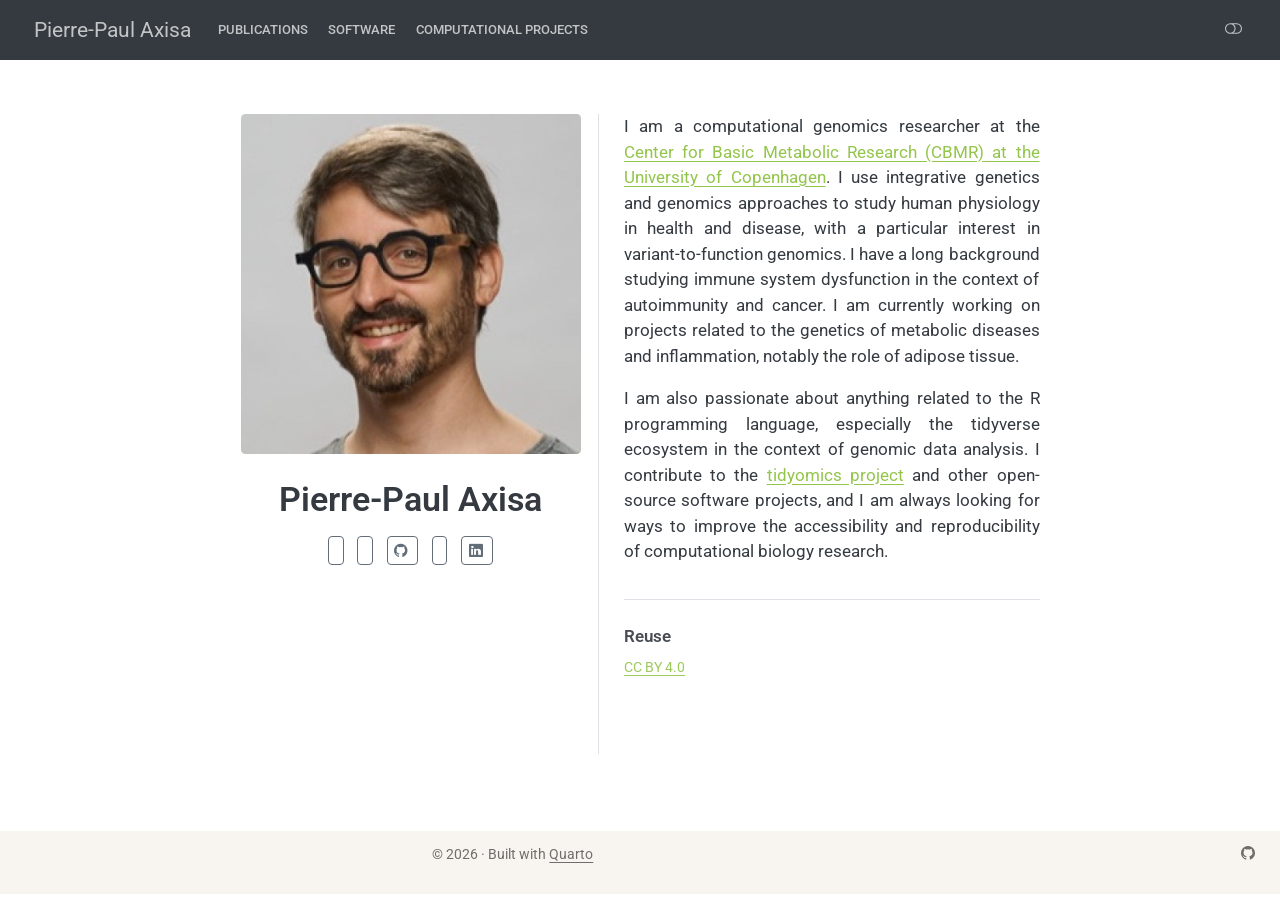
==== index.html @ 4238c0e5 "Built site for gh-pages" ====
<!DOCTYPE html>
<html xmlns="http://www.w3.org/1999/xhtml" lang="en" xml:lang="en"><head>

<meta charset="utf-8">
<meta name="generator" content="quarto-1.8.25">

<meta name="viewport" content="width=device-width, initial-scale=1.0, user-scalable=yes">


<title>Pierre-Paul Axisa</title>
<style>
code{white-space: pre-wrap;}
span.smallcaps{font-variant: small-caps;}
div.columns{display: flex; gap: min(4vw, 1.5em);}
div.column{flex: auto; overflow-x: auto;}
div.hanging-indent{margin-left: 1.5em; text-indent: -1.5em;}
ul.task-list{list-style: none;}
ul.task-list li input[type="checkbox"] {
  width: 0.8em;
  margin: 0 0.8em 0.2em -1em; /* quarto-specific, see https://github.com/quarto-dev/quarto-cli/issues/4556 */ 
  vertical-align: middle;
}
</style>


<script src="site_libs/quarto-nav/quarto-nav.js"></script>
<script src="site_libs/clipboard/clipboard.min.js"></script>
<script src="site_libs/quarto-search/autocomplete.umd.js"></script>
<script src="site_libs/quarto-search/fuse.min.js"></script>
<script src="site_libs/quarto-search/quarto-search.js"></script>
<meta name="quarto:offset" content="./">
<link href="./images/icon.png" rel="icon" type="image/png">
<script src="site_libs/quarto-html/quarto.js" type="module"></script>
<script src="site_libs/quarto-html/tabsets/tabsets.js" type="module"></script>
<script src="site_libs/quarto-html/axe/axe-check.js" type="module"></script>
<script src="site_libs/quarto-html/popper.min.js"></script>
<script src="site_libs/quarto-html/tippy.umd.min.js"></script>
<link href="site_libs/quarto-html/tippy.css" rel="stylesheet">
<link href="site_libs/quarto-html/quarto-syntax-highlighting-065a5179aebd64318d7ea99d77b64a9e.css" rel="stylesheet" class="quarto-color-scheme" id="quarto-text-highlighting-styles">
<link href="site_libs/quarto-html/quarto-syntax-highlighting-dark-969ddfa49e00a70eb3423444dbc81f6c.css" rel="stylesheet" class="quarto-color-scheme quarto-color-alternate" id="quarto-text-highlighting-styles">
<link href="site_libs/quarto-html/quarto-syntax-highlighting-065a5179aebd64318d7ea99d77b64a9e.css" rel="stylesheet" class="quarto-color-scheme-extra" id="quarto-text-highlighting-styles">
<script src="site_libs/bootstrap/bootstrap.min.js"></script>
<link href="site_libs/bootstrap/bootstrap-icons.css" rel="stylesheet">
<link href="site_libs/bootstrap/bootstrap-8cb680a273bab8177611b4f228969fbd.min.css" rel="stylesheet" append-hash="true" class="quarto-color-scheme" id="quarto-bootstrap" data-mode="light">
<link href="site_libs/bootstrap/bootstrap-dark-b22a90070e0a74ae55056e5e9042a816.min.css" rel="stylesheet" append-hash="true" class="quarto-color-scheme quarto-color-alternate" id="quarto-bootstrap" data-mode="dark">
<link href="site_libs/bootstrap/bootstrap-8cb680a273bab8177611b4f228969fbd.min.css" rel="stylesheet" append-hash="true" class="quarto-color-scheme-extra" id="quarto-bootstrap" data-mode="light">
<script src="site_libs/quarto-contrib/iconify-3.0.0/iconify-icon.min.js"></script>
<script id="quarto-search-options" type="application/json">{
  "location": "navbar",
  "copy-button": false,
  "collapse-after": 3,
  "panel-placement": "end",
  "type": "overlay",
  "limit": 50,
  "keyboard-shortcut": [
    "f",
    "/",
    "s"
  ],
  "show-item-context": false,
  "language": {
    "search-no-results-text": "No results",
    "search-matching-documents-text": "matching documents",
    "search-copy-link-title": "Copy link to search",
    "search-hide-matches-text": "Hide additional matches",
    "search-more-match-text": "more match in this document",
    "search-more-matches-text": "more matches in this document",
    "search-clear-button-title": "Clear",
    "search-text-placeholder": "",
    "search-detached-cancel-button-title": "Cancel",
    "search-submit-button-title": "Submit",
    "search-label": "Search"
  }
}</script>


<link rel="stylesheet" href="styles/main.css">
<meta property="og:title" content="Pierre-Paul Axisa">
<meta property="og:description" content="Computational biologist — variant-to-function genomics, CBMR, University of Copenhagen">
<meta property="og:image" content="https://ppaxisa.github.io/images/avatar.jpg">
<meta property="og:site_name" content="Pierre-Paul Axisa">
</head>

<body class="nav-fixed fullcontent quarto-light"><script id="quarto-html-before-body" type="application/javascript">
    const toggleBodyColorMode = (bsSheetEl) => {
      const mode = bsSheetEl.getAttribute("data-mode");
      const bodyEl = window.document.querySelector("body");
      if (mode === "dark") {
        bodyEl.classList.add("quarto-dark");
        bodyEl.classList.remove("quarto-light");
      } else {
        bodyEl.classList.add("quarto-light");
        bodyEl.classList.remove("quarto-dark");
      }
    }
    const toggleBodyColorPrimary = () => {
      const bsSheetEl = window.document.querySelector("link#quarto-bootstrap:not([rel=disabled-stylesheet])");
      if (bsSheetEl) {
        toggleBodyColorMode(bsSheetEl);
      }
    }
    const setColorSchemeToggle = (alternate) => {
      const toggles = window.document.querySelectorAll('.quarto-color-scheme-toggle');
      for (let i=0; i < toggles.length; i++) {
        const toggle = toggles[i];
        if (toggle) {
          if (alternate) {
            toggle.classList.add("alternate");
          } else {
            toggle.classList.remove("alternate");
          }
        }
      }
    };
    const toggleColorMode = (alternate) => {
      // Switch the stylesheets
      const primaryStylesheets = window.document.querySelectorAll('link.quarto-color-scheme:not(.quarto-color-alternate)');
      const alternateStylesheets = window.document.querySelectorAll('link.quarto-color-scheme.quarto-color-alternate');
      manageTransitions('#quarto-margin-sidebar .nav-link', false);
      if (alternate) {
        // note: dark is layered on light, we don't disable primary!
        enableStylesheet(alternateStylesheets);
        for (const sheetNode of alternateStylesheets) {
          if (sheetNode.id === "quarto-bootstrap") {
            toggleBodyColorMode(sheetNode);
          }
        }
      } else {
        disableStylesheet(alternateStylesheets);
        enableStylesheet(primaryStylesheets)
        toggleBodyColorPrimary();
      }
      manageTransitions('#quarto-margin-sidebar .nav-link', true);
      // Switch the toggles
      setColorSchemeToggle(alternate)
      // Hack to workaround the fact that safari doesn't
      // properly recolor the scrollbar when toggling (#1455)
      if (navigator.userAgent.indexOf('Safari') > 0 && navigator.userAgent.indexOf('Chrome') == -1) {
        manageTransitions("body", false);
        window.scrollTo(0, 1);
        setTimeout(() => {
          window.scrollTo(0, 0);
          manageTransitions("body", true);
        }, 40);
      }
    }
    const disableStylesheet = (stylesheets) => {
      for (let i=0; i < stylesheets.length; i++) {
        const stylesheet = stylesheets[i];
        stylesheet.rel = 'disabled-stylesheet';
      }
    }
    const enableStylesheet = (stylesheets) => {
      for (let i=0; i < stylesheets.length; i++) {
        const stylesheet = stylesheets[i];
        if(stylesheet.rel !== 'stylesheet') { // for Chrome, which will still FOUC without this check
          stylesheet.rel = 'stylesheet';
        }
      }
    }
    const manageTransitions = (selector, allowTransitions) => {
      const els = window.document.querySelectorAll(selector);
      for (let i=0; i < els.length; i++) {
        const el = els[i];
        if (allowTransitions) {
          el.classList.remove('notransition');
        } else {
          el.classList.add('notransition');
        }
      }
    }
    const isFileUrl = () => {
      return window.location.protocol === 'file:';
    }
    const hasAlternateSentinel = () => {
      let styleSentinel = getColorSchemeSentinel();
      if (styleSentinel !== null) {
        return styleSentinel === "alternate";
      } else {
        return false;
      }
    }
    const setStyleSentinel = (alternate) => {
      const value = alternate ? "alternate" : "default";
      if (!isFileUrl()) {
        window.localStorage.setItem("quarto-color-scheme", value);
      } else {
        localAlternateSentinel = value;
      }
    }
    const getColorSchemeSentinel = () => {
      if (!isFileUrl()) {
        const storageValue = window.localStorage.getItem("quarto-color-scheme");
        return storageValue != null ? storageValue : localAlternateSentinel;
      } else {
        return localAlternateSentinel;
      }
    }
    const toggleGiscusIfUsed = (isAlternate, darkModeDefault) => {
      const baseTheme = document.querySelector('#giscus-base-theme')?.value ?? 'light';
      const alternateTheme = document.querySelector('#giscus-alt-theme')?.value ?? 'dark';
      let newTheme = '';
      if(authorPrefersDark) {
        newTheme = isAlternate ? baseTheme : alternateTheme;
      } else {
        newTheme = isAlternate ? alternateTheme : baseTheme;
      }
      const changeGiscusTheme = () => {
        // From: https://github.com/giscus/giscus/issues/336
        const sendMessage = (message) => {
          const iframe = document.querySelector('iframe.giscus-frame');
          if (!iframe) return;
          iframe.contentWindow.postMessage({ giscus: message }, 'https://giscus.app');
        }
        sendMessage({
          setConfig: {
            theme: newTheme
          }
        });
      }
      const isGiscussLoaded = window.document.querySelector('iframe.giscus-frame') !== null;
      if (isGiscussLoaded) {
        changeGiscusTheme();
      }
    };
    const authorPrefersDark = false;
    const darkModeDefault = authorPrefersDark;
      document.querySelector('link#quarto-text-highlighting-styles.quarto-color-scheme-extra').rel = 'disabled-stylesheet';
      document.querySelector('link#quarto-bootstrap.quarto-color-scheme-extra').rel = 'disabled-stylesheet';
    let localAlternateSentinel = darkModeDefault ? 'alternate' : 'default';
    // Dark / light mode switch
    window.quartoToggleColorScheme = () => {
      // Read the current dark / light value
      let toAlternate = !hasAlternateSentinel();
      toggleColorMode(toAlternate);
      setStyleSentinel(toAlternate);
      toggleGiscusIfUsed(toAlternate, darkModeDefault);
      window.dispatchEvent(new Event('resize'));
    };
    // Switch to dark mode if need be
    if (hasAlternateSentinel()) {
      toggleColorMode(true);
    } else {
      toggleColorMode(false);
    }
  </script>

<div id="quarto-search-results"></div>
  <header id="quarto-header" class="headroom fixed-top">
    <nav class="navbar navbar-expand-lg " data-bs-theme="dark">
      <div class="navbar-container container-fluid">
      <div class="navbar-brand-container mx-auto">
    <a href="./index.html" class="navbar-brand navbar-brand-logo">
    </a>
    <a class="navbar-brand" href="./index.html">
    <span class="navbar-title">Pierre-Paul Axisa</span>
    </a>
  </div>
            <div id="quarto-search" class="" title="Search"></div>
          <button class="navbar-toggler" type="button" data-bs-toggle="collapse" data-bs-target="#navbarCollapse" aria-controls="navbarCollapse" role="menu" aria-expanded="false" aria-label="Toggle navigation" onclick="if (window.quartoToggleHeadroom) { window.quartoToggleHeadroom(); }">
  <span class="navbar-toggler-icon"></span>
</button>
          <div class="collapse navbar-collapse" id="navbarCollapse">
            <ul class="navbar-nav navbar-nav-scroll me-auto">
  <li class="nav-item">
    <a class="nav-link" href="./publications.html"> 
<span class="menu-text">Publications</span></a>
  </li>  
  <li class="nav-item">
    <a class="nav-link" href="./software.html"> 
<span class="menu-text">Software</span></a>
  </li>  
  <li class="nav-item">
    <a class="nav-link" href="./comp.html"> 
<span class="menu-text">Computational projects</span></a>
  </li>  
</ul>
          </div> <!-- /navcollapse -->
            <div class="quarto-navbar-tools">
  <a href="" class="quarto-color-scheme-toggle quarto-navigation-tool  px-1" onclick="window.quartoToggleColorScheme(); return false;" title="Toggle dark mode"><i class="bi"></i></a>
</div>
      </div> <!-- /container-fluid -->
    </nav>
</header>
<!-- content -->
<div id="quarto-content" class="quarto-container page-columns page-rows-contents page-layout-article page-navbar">
<!-- sidebar -->
<!-- margin-sidebar -->
    
<!-- main -->
<div class="quarto-about-trestles">
  <div class="about-entity">
    <img src="images/avatar.jpg" class="about-image
  rounded " style="width: 20em;">
<header id="title-block-header" class="quarto-title-block default">
<div class="quarto-title">
<h1 class="title">Pierre-Paul Axisa</h1>
</div>
<div class="quarto-title-meta">
  </div>
</header>
    <div class="about-links">
  <a href="https://orcid.org/0000-0003-1446-3922" class="about-link" rel="" target="">
     <span class="about-link-text"><iconify-icon role="img" inline="" icon="academicons:orcid" style="font-size: 1.2em;" aria-label="Icon orcid from academicons Iconify.design set." title="ORCID"></iconify-icon></span>
  </a>
  <a href="https://scholar.google.com/citations?user=X6aAbk0AAAAJ" class="about-link" rel="" target="">
     <span class="about-link-text"><iconify-icon role="img" inline="" icon="academicons:google-scholar-square" style="font-size: 1.2em;" aria-label="Icon google-scholar-square from academicons Iconify.design set." title="Scholar"></iconify-icon></span>
  </a>
  <a href="https://github.com/ImmuneAxisa" class="about-link" rel="" target="">
    <i class="bi bi-github"></i>
     <span class="about-link-text"></span>
  </a>
  <a href="https://bsky.app/profile/ppaxisa.bsky.social" class="about-link" rel="" target="">
     <span class="about-link-text"><iconify-icon role="img" inline="" icon="fa6-brands:bluesky" aria-label="Icon bluesky from fa6-brands Iconify.design set." title="Bluesky"></iconify-icon></span>
  </a>
  <a href="https://linkedin.com/in/pierre-paul-axisa-22523b89" class="about-link" rel="" target="">
    <i class="bi bi-linkedin"></i>
     <span class="about-link-text"></span>
  </a>
</div>
  </div>
  <div class="about-contents"><main class="content" id="quarto-document-content">

<p>I am a computational genomics researcher at the <a href="https://cbmr.ku.dk">Center for Basic Metabolic Research (CBMR) at the University of Copenhagen</a>. I use integrative genetics and genomics approaches to study human physiology in health and disease, with a particular interest in variant-to-function genomics. I have a long background studying immune system dysfunction in the context of autoimmunity and cancer. I am currently working on projects related to the genetics of metabolic diseases and inflammation, notably the role of adipose tissue.</p>
<p>I am also passionate about anything related to the R programming language, especially the tidyverse ecosystem in the context of genomic data analysis. I contribute to the <a href="https://github.com/tidyomics">tidyomics project</a> and other open-source software projects, and I am always looking for ways to improve the accessibility and reproducibility of computational biology research.</p>


<div id="quarto-appendix" class="default"><section class="quarto-appendix-contents" id="quarto-reuse"><h2 class="anchored quarto-appendix-heading">Reuse</h2><div class="quarto-appendix-contents"><div><a rel="license" href="https://creativecommons.org/licenses/by/4.0/">CC BY 4.0</a></div></div></section></div></main></div>
</div>
 <!-- /main -->
<script id="quarto-html-after-body" type="application/javascript">
  window.document.addEventListener("DOMContentLoaded", function (event) {
    // Ensure there is a toggle, if there isn't float one in the top right
    if (window.document.querySelector('.quarto-color-scheme-toggle') === null) {
      const a = window.document.createElement('a');
      a.classList.add('top-right');
      a.classList.add('quarto-color-scheme-toggle');
      a.href = "";
      a.onclick = function() { try { window.quartoToggleColorScheme(); } catch {} return false; };
      const i = window.document.createElement("i");
      i.classList.add('bi');
      a.appendChild(i);
      window.document.body.appendChild(a);
    }
    setColorSchemeToggle(hasAlternateSentinel())
    const isCodeAnnotation = (el) => {
      for (const clz of el.classList) {
        if (clz.startsWith('code-annotation-')) {                     
          return true;
        }
      }
      return false;
    }
    const onCopySuccess = function(e) {
      // button target
      const button = e.trigger;
      // don't keep focus
      button.blur();
      // flash "checked"
      button.classList.add('code-copy-button-checked');
      var currentTitle = button.getAttribute("title");
      button.setAttribute("title", "Copied!");
      let tooltip;
      if (window.bootstrap) {
        button.setAttribute("data-bs-toggle", "tooltip");
        button.setAttribute("data-bs-placement", "left");
        button.setAttribute("data-bs-title", "Copied!");
        tooltip = new bootstrap.Tooltip(button, 
          { trigger: "manual", 
            customClass: "code-copy-button-tooltip",
            offset: [0, -8]});
        tooltip.show();    
      }
      setTimeout(function() {
        if (tooltip) {
          tooltip.hide();
          button.removeAttribute("data-bs-title");
          button.removeAttribute("data-bs-toggle");
          button.removeAttribute("data-bs-placement");
        }
        button.setAttribute("title", currentTitle);
        button.classList.remove('code-copy-button-checked');
      }, 1000);
      // clear code selection
      e.clearSelection();
    }
    const getTextToCopy = function(trigger) {
      const outerScaffold = trigger.parentElement.cloneNode(true);
      const codeEl = outerScaffold.querySelector('code');
      for (const childEl of codeEl.children) {
        if (isCodeAnnotation(childEl)) {
          childEl.remove();
        }
      }
      return codeEl.innerText;
    }
    const clipboard = new window.ClipboardJS('.code-copy-button:not([data-in-quarto-modal])', {
      text: getTextToCopy
    });
    clipboard.on('success', onCopySuccess);
    if (window.document.getElementById('quarto-embedded-source-code-modal')) {
      const clipboardModal = new window.ClipboardJS('.code-copy-button[data-in-quarto-modal]', {
        text: getTextToCopy,
        container: window.document.getElementById('quarto-embedded-source-code-modal')
      });
      clipboardModal.on('success', onCopySuccess);
    }
      var localhostRegex = new RegExp(/^(?:http|https):\/\/localhost\:?[0-9]*\//);
      var mailtoRegex = new RegExp(/^mailto:/);
        var filterRegex = new RegExp("https:\/\/ppaxisa\.github\.io");
      var isInternal = (href) => {
          return filterRegex.test(href) || localhostRegex.test(href) || mailtoRegex.test(href);
      }
      // Inspect non-navigation links and adorn them if external
     var links = window.document.querySelectorAll('a[href]:not(.nav-link):not(.navbar-brand):not(.toc-action):not(.sidebar-link):not(.sidebar-item-toggle):not(.pagination-link):not(.no-external):not([aria-hidden]):not(.dropdown-item):not(.quarto-navigation-tool):not(.about-link)');
      for (var i=0; i<links.length; i++) {
        const link = links[i];
        if (!isInternal(link.href)) {
          // undo the damage that might have been done by quarto-nav.js in the case of
          // links that we want to consider external
          if (link.dataset.originalHref !== undefined) {
            link.href = link.dataset.originalHref;
          }
        }
      }
    function tippyHover(el, contentFn, onTriggerFn, onUntriggerFn) {
      const config = {
        allowHTML: true,
        maxWidth: 500,
        delay: 100,
        arrow: false,
        appendTo: function(el) {
            return el.parentElement;
        },
        interactive: true,
        interactiveBorder: 10,
        theme: 'quarto',
        placement: 'bottom-start',
      };
      if (contentFn) {
        config.content = contentFn;
      }
      if (onTriggerFn) {
        config.onTrigger = onTriggerFn;
      }
      if (onUntriggerFn) {
        config.onUntrigger = onUntriggerFn;
      }
      window.tippy(el, config); 
    }
    const noterefs = window.document.querySelectorAll('a[role="doc-noteref"]');
    for (var i=0; i<noterefs.length; i++) {
      const ref = noterefs[i];
      tippyHover(ref, function() {
        // use id or data attribute instead here
        let href = ref.getAttribute('data-footnote-href') || ref.getAttribute('href');
        try { href = new URL(href).hash; } catch {}
        const id = href.replace(/^#\/?/, "");
        const note = window.document.getElementById(id);
        if (note) {
          return note.innerHTML;
        } else {
          return "";
        }
      });
    }
    const xrefs = window.document.querySelectorAll('a.quarto-xref');
    const processXRef = (id, note) => {
      // Strip column container classes
      const stripColumnClz = (el) => {
        el.classList.remove("page-full", "page-columns");
        if (el.children) {
          for (const child of el.children) {
            stripColumnClz(child);
          }
        }
      }
      stripColumnClz(note)
      if (id === null || id.startsWith('sec-')) {
        // Special case sections, only their first couple elements
        const container = document.createElement("div");
        if (note.children && note.children.length > 2) {
          container.appendChild(note.children[0].cloneNode(true));
          for (let i = 1; i < note.children.length; i++) {
            const child = note.children[i];
            if (child.tagName === "P" && child.innerText === "") {
              continue;
            } else {
              container.appendChild(child.cloneNode(true));
              break;
            }
          }
          if (window.Quarto?.typesetMath) {
            window.Quarto.typesetMath(container);
          }
          return container.innerHTML
        } else {
          if (window.Quarto?.typesetMath) {
            window.Quarto.typesetMath(note);
          }
          return note.innerHTML;
        }
      } else {
        // Remove any anchor links if they are present
        const anchorLink = note.querySelector('a.anchorjs-link');
        if (anchorLink) {
          anchorLink.remove();
        }
        if (window.Quarto?.typesetMath) {
          window.Quarto.typesetMath(note);
        }
        if (note.classList.contains("callout")) {
          return note.outerHTML;
        } else {
          return note.innerHTML;
        }
      }
    }
    for (var i=0; i<xrefs.length; i++) {
      const xref = xrefs[i];
      tippyHover(xref, undefined, function(instance) {
        instance.disable();
        let url = xref.getAttribute('href');
        let hash = undefined; 
        if (url.startsWith('#')) {
          hash = url;
        } else {
          try { hash = new URL(url).hash; } catch {}
        }
        if (hash) {
          const id = hash.replace(/^#\/?/, "");
          const note = window.document.getElementById(id);
          if (note !== null) {
            try {
              const html = processXRef(id, note.cloneNode(true));
              instance.setContent(html);
            } finally {
              instance.enable();
              instance.show();
            }
          } else {
            // See if we can fetch this
            fetch(url.split('#')[0])
            .then(res => res.text())
            .then(html => {
              const parser = new DOMParser();
              const htmlDoc = parser.parseFromString(html, "text/html");
              const note = htmlDoc.getElementById(id);
              if (note !== null) {
                const html = processXRef(id, note);
                instance.setContent(html);
              } 
            }).finally(() => {
              instance.enable();
              instance.show();
            });
          }
        } else {
          // See if we can fetch a full url (with no hash to target)
          // This is a special case and we should probably do some content thinning / targeting
          fetch(url)
          .then(res => res.text())
          .then(html => {
            const parser = new DOMParser();
            const htmlDoc = parser.parseFromString(html, "text/html");
            const note = htmlDoc.querySelector('main.content');
            if (note !== null) {
              // This should only happen for chapter cross references
              // (since there is no id in the URL)
              // remove the first header
              if (note.children.length > 0 && note.children[0].tagName === "HEADER") {
                note.children[0].remove();
              }
              const html = processXRef(null, note);
              instance.setContent(html);
            } 
          }).finally(() => {
            instance.enable();
            instance.show();
          });
        }
      }, function(instance) {
      });
    }
        let selectedAnnoteEl;
        const selectorForAnnotation = ( cell, annotation) => {
          let cellAttr = 'data-code-cell="' + cell + '"';
          let lineAttr = 'data-code-annotation="' +  annotation + '"';
          const selector = 'span[' + cellAttr + '][' + lineAttr + ']';
          return selector;
        }
        const selectCodeLines = (annoteEl) => {
          const doc = window.document;
          const targetCell = annoteEl.getAttribute("data-target-cell");
          const targetAnnotation = annoteEl.getAttribute("data-target-annotation");
          const annoteSpan = window.document.querySelector(selectorForAnnotation(targetCell, targetAnnotation));
          const lines = annoteSpan.getAttribute("data-code-lines").split(",");
          const lineIds = lines.map((line) => {
            return targetCell + "-" + line;
          })
          let top = null;
          let height = null;
          let parent = null;
          if (lineIds.length > 0) {
              //compute the position of the single el (top and bottom and make a div)
              const el = window.document.getElementById(lineIds[0]);
              top = el.offsetTop;
              height = el.offsetHeight;
              parent = el.parentElement.parentElement;
            if (lineIds.length > 1) {
              const lastEl = window.document.getElementById(lineIds[lineIds.length - 1]);
              const bottom = lastEl.offsetTop + lastEl.offsetHeight;
              height = bottom - top;
            }
            if (top !== null && height !== null && parent !== null) {
              // cook up a div (if necessary) and position it 
              let div = window.document.getElementById("code-annotation-line-highlight");
              if (div === null) {
                div = window.document.createElement("div");
                div.setAttribute("id", "code-annotation-line-highlight");
                div.style.position = 'absolute';
                parent.appendChild(div);
              }
              div.style.top = top - 2 + "px";
              div.style.height = height + 4 + "px";
              div.style.left = 0;
              let gutterDiv = window.document.getElementById("code-annotation-line-highlight-gutter");
              if (gutterDiv === null) {
                gutterDiv = window.document.createElement("div");
                gutterDiv.setAttribute("id", "code-annotation-line-highlight-gutter");
                gutterDiv.style.position = 'absolute';
                const codeCell = window.document.getElementById(targetCell);
                const gutter = codeCell.querySelector('.code-annotation-gutter');
                gutter.appendChild(gutterDiv);
              }
              gutterDiv.style.top = top - 2 + "px";
              gutterDiv.style.height = height + 4 + "px";
            }
            selectedAnnoteEl = annoteEl;
          }
        };
        const unselectCodeLines = () => {
          const elementsIds = ["code-annotation-line-highlight", "code-annotation-line-highlight-gutter"];
          elementsIds.forEach((elId) => {
            const div = window.document.getElementById(elId);
            if (div) {
              div.remove();
            }
          });
          selectedAnnoteEl = undefined;
        };
          // Handle positioning of the toggle
      window.addEventListener(
        "resize",
        throttle(() => {
          elRect = undefined;
          if (selectedAnnoteEl) {
            selectCodeLines(selectedAnnoteEl);
          }
        }, 10)
      );
      function throttle(fn, ms) {
      let throttle = false;
      let timer;
        return (...args) => {
          if(!throttle) { // first call gets through
              fn.apply(this, args);
              throttle = true;
          } else { // all the others get throttled
              if(timer) clearTimeout(timer); // cancel #2
              timer = setTimeout(() => {
                fn.apply(this, args);
                timer = throttle = false;
              }, ms);
          }
        };
      }
        // Attach click handler to the DT
        const annoteDls = window.document.querySelectorAll('dt[data-target-cell]');
        for (const annoteDlNode of annoteDls) {
          annoteDlNode.addEventListener('click', (event) => {
            const clickedEl = event.target;
            if (clickedEl !== selectedAnnoteEl) {
              unselectCodeLines();
              const activeEl = window.document.querySelector('dt[data-target-cell].code-annotation-active');
              if (activeEl) {
                activeEl.classList.remove('code-annotation-active');
              }
              selectCodeLines(clickedEl);
              clickedEl.classList.add('code-annotation-active');
            } else {
              // Unselect the line
              unselectCodeLines();
              clickedEl.classList.remove('code-annotation-active');
            }
          });
        }
    const findCites = (el) => {
      const parentEl = el.parentElement;
      if (parentEl) {
        const cites = parentEl.dataset.cites;
        if (cites) {
          return {
            el,
            cites: cites.split(' ')
          };
        } else {
          return findCites(el.parentElement)
        }
      } else {
        return undefined;
      }
    };
    var bibliorefs = window.document.querySelectorAll('a[role="doc-biblioref"]');
    for (var i=0; i<bibliorefs.length; i++) {
      const ref = bibliorefs[i];
      const citeInfo = findCites(ref);
      if (citeInfo) {
        tippyHover(citeInfo.el, function() {
          var popup = window.document.createElement('div');
          citeInfo.cites.forEach(function(cite) {
            var citeDiv = window.document.createElement('div');
            citeDiv.classList.add('hanging-indent');
            citeDiv.classList.add('csl-entry');
            var biblioDiv = window.document.getElementById('ref-' + cite);
            if (biblioDiv) {
              citeDiv.innerHTML = biblioDiv.innerHTML;
            }
            popup.appendChild(citeDiv);
          });
          return popup.innerHTML;
        });
      }
    }
  });
  </script>
</div> <!-- /content -->
<footer class="footer">
  <div class="nav-footer">
    <div class="nav-footer-left">
      &nbsp;
    </div>   
    <div class="nav-footer-center">
<p>© 2026 · Built with <a href="https://quarto.org">Quarto</a></p>
</div>
    <div class="nav-footer-right">
      <ul class="footer-items list-unstyled">
    <li class="nav-item compact">
    <a class="nav-link" href="https://github.com/ppaxisa">
      <i class="bi bi-github" role="img">
</i> 
    </a>
  </li>  
</ul>
    </div>
  </div>
</footer>




</body></html>
---- site_libs/quarto-html/tippy.css ----
.tippy-box[data-animation=fade][data-state=hidden]{opacity:0}[data-tippy-root]{max-width:calc(100vw - 10px)}.tippy-box{position:relative;background-color:#333;color:#fff;border-radius:4px;font-size:14px;line-height:1.4;white-space:normal;outline:0;transition-property:transform,visibility,opacity}.tippy-box[data-placement^=top]>.tippy-arrow{bottom:0}.tippy-box[data-placement^=top]>.tippy-arrow:before{bottom:-7px;left:0;border-width:8px 8px 0;border-top-color:initial;transform-origin:center top}.tippy-box[data-placement^=bottom]>.tippy-arrow{top:0}.tippy-box[data-placement^=bottom]>.tippy-arrow:before{top:-7px;left:0;border-width:0 8px 8px;border-bottom-color:initial;transform-origin:center bottom}.tippy-box[data-placement^=left]>.tippy-arrow{right:0}.tippy-box[data-placement^=left]>.tippy-arrow:before{border-width:8px 0 8px 8px;border-left-color:initial;right:-7px;transform-origin:center left}.tippy-box[data-placement^=right]>.tippy-arrow{left:0}.tippy-box[data-placement^=right]>.tippy-arrow:before{left:-7px;border-width:8px 8px 8px 0;border-right-color:initial;transform-origin:center right}.tippy-box[data-inertia][data-state=visible]{transition-timing-function:cubic-bezier(.54,1.5,.38,1.11)}.tippy-arrow{width:16px;height:16px;color:#333}.tippy-arrow:before{content:"";position:absolute;border-color:transparent;border-style:solid}.tippy-content{position:relative;padding:5px 9px;z-index:1}
---- site_libs/quarto-html/quarto-syntax-highlighting-065a5179aebd64318d7ea99d77b64a9e.css ----
/* quarto syntax highlight colors */
:root {
  --quarto-hl-al-color: #ff5555;
  --quarto-hl-an-color: #6a737d;
  --quarto-hl-at-color: #d73a49;
  --quarto-hl-bn-color: #005cc5;
  --quarto-hl-bu-color: #d73a49;
  --quarto-hl-ch-color: #032f62;
  --quarto-hl-co-color: #6a737d;
  --quarto-hl-cv-color: #6a737d;
  --quarto-hl-cn-color: #005cc5;
  --quarto-hl-cf-color: #d73a49;
  --quarto-hl-dt-color: #d73a49;
  --quarto-hl-dv-color: #005cc5;
  --quarto-hl-do-color: #6a737d;
  --quarto-hl-er-color: #ff5555;
  --quarto-hl-ex-color: #d73a49;
  --quarto-hl-fl-color: #005cc5;
  --quarto-hl-fu-color: #6f42c1;
  --quarto-hl-im-color: #032f62;
  --quarto-hl-in-color: #6a737d;
  --quarto-hl-kw-color: #d73a49;
  --quarto-hl-op-color: #24292e;
  --quarto-hl-pp-color: #d73a49;
  --quarto-hl-re-color: #6a737d;
  --quarto-hl-sc-color: #005cc5;
  --quarto-hl-ss-color: #032f62;
  --quarto-hl-st-color: #032f62;
  --quarto-hl-va-color: #e36209;
  --quarto-hl-vs-color: #032f62;
  --quarto-hl-wa-color: #ff5555;
}

/* other quarto variables */
:root {
  --quarto-font-monospace: SFMono-Regular, Menlo, Monaco, Consolas, "Liberation Mono", "Courier New", monospace;
}

/* syntax highlight based on Pandoc's rules */
pre > code.sourceCode > span {
  color: #24292e;
}

code.sourceCode > span {
  color: #24292e;
}

div.sourceCode,
div.sourceCode pre.sourceCode {
  color: #24292e;
}

/* Normal */
code span {
  color: #24292e;
}

/* Alert */
code span.al {
  font-weight: bold;
  color: #ff5555;
}

/* Annotation */
code span.an {
  color: #6a737d;
}

/* Attribute */
code span.at {
  color: #d73a49;
}

/* BaseN */
code span.bn {
  color: #005cc5;
}

/* BuiltIn */
code span.bu {
  color: #d73a49;
}

/* ControlFlow */
code span.cf {
  color: #d73a49;
}

/* Char */
code span.ch {
  color: #032f62;
}

/* Constant */
code span.cn {
  color: #005cc5;
}

/* Comment */
code span.co {
  color: #6a737d;
}

/* CommentVar */
code span.cv {
  color: #6a737d;
}

/* Documentation */
code span.do {
  color: #6a737d;
}

/* DataType */
code span.dt {
  color: #d73a49;
}

/* DecVal */
code span.dv {
  color: #005cc5;
}

/* Error */
code span.er {
  color: #ff5555;
  text-decoration: underline;
}

/* Extension */
code span.ex {
  font-weight: bold;
  color: #d73a49;
}

/* Float */
code span.fl {
  color: #005cc5;
}

/* Function */
code span.fu {
  color: #6f42c1;
}

/* Import */
code span.im {
  color: #032f62;
}

/* Information */
code span.in {
  color: #6a737d;
}

/* Keyword */
code span.kw {
  color: #d73a49;
}

/* Operator */
code span.op {
  color: #24292e;
}

/* Preprocessor */
code span.pp {
  color: #d73a49;
}

/* RegionMarker */
code span.re {
  color: #6a737d;
}

/* SpecialChar */
code span.sc {
  color: #005cc5;
}

/* SpecialString */
code span.ss {
  color: #032f62;
}

/* String */
code span.st {
  color: #032f62;
}

/* Variable */
code span.va {
  color: #e36209;
}

/* VerbatimString */
code span.vs {
  color: #032f62;
}

/* Warning */
code span.wa {
  color: #ff5555;
}

.prevent-inlining {
  content: "</";
}

/*# sourceMappingURL=767c16492b53e35a6b314e0e4dac6d26.css.map */
---- site_libs/quarto-html/quarto-syntax-highlighting-dark-969ddfa49e00a70eb3423444dbc81f6c.css ----
/* quarto syntax highlight colors */
:root {
  --quarto-hl-al-color: #ff5555;
  --quarto-hl-an-color: #6a737d;
  --quarto-hl-at-color: #f97583;
  --quarto-hl-bn-color: #79b8ff;
  --quarto-hl-bu-color: #f97583;
  --quarto-hl-ch-color: #9ecbff;
  --quarto-hl-co-color: #6a737d;
  --quarto-hl-cv-color: #6a737d;
  --quarto-hl-cn-color: #79b8ff;
  --quarto-hl-cf-color: #f97583;
  --quarto-hl-dt-color: #f97583;
  --quarto-hl-dv-color: #79b8ff;
  --quarto-hl-do-color: #6a737d;
  --quarto-hl-er-color: #ff5555;
  --quarto-hl-ex-color: #f97583;
  --quarto-hl-fl-color: #79b8ff;
  --quarto-hl-fu-color: #b392f0;
  --quarto-hl-im-color: #9ecbff;
  --quarto-hl-in-color: #6a737d;
  --quarto-hl-kw-color: #f97583;
  --quarto-hl-op-color: #e1e4e8;
  --quarto-hl-pp-color: #f97583;
  --quarto-hl-re-color: #6a737d;
  --quarto-hl-sc-color: #79b8ff;
  --quarto-hl-ss-color: #9ecbff;
  --quarto-hl-st-color: #9ecbff;
  --quarto-hl-va-color: #ffab70;
  --quarto-hl-vs-color: #9ecbff;
  --quarto-hl-wa-color: #ff5555;
}

/* other quarto variables */
:root {
  --quarto-font-monospace: SFMono-Regular, Menlo, Monaco, Consolas, "Liberation Mono", "Courier New", monospace;
}

/* syntax highlight based on Pandoc's rules */
pre > code.sourceCode > span {
  color: #e1e4e8;
}

code.sourceCode > span {
  color: #e1e4e8;
}

div.sourceCode,
div.sourceCode pre.sourceCode {
  color: #e1e4e8;
}

/* Normal */
code span {
  color: #e1e4e8;
}

/* Alert */
code span.al {
  font-weight: bold;
  color: #ff5555;
}

/* Annotation */
code span.an {
  color: #6a737d;
}

/* Attribute */
code span.at {
  color: #f97583;
}

/* BaseN */
code span.bn {
  color: #79b8ff;
}

/* BuiltIn */
code span.bu {
  color: #f97583;
}

/* ControlFlow */
code span.cf {
  color: #f97583;
}

/* Char */
code span.ch {
  color: #9ecbff;
}

/* Constant */
code span.cn {
  color: #79b8ff;
}

/* Comment */
code span.co {
  color: #6a737d;
}

/* CommentVar */
code span.cv {
  color: #6a737d;
}

/* Documentation */
code span.do {
  color: #6a737d;
}

/* DataType */
code span.dt {
  color: #f97583;
}

/* DecVal */
code span.dv {
  color: #79b8ff;
}

/* Error */
code span.er {
  color: #ff5555;
  text-decoration: underline;
}

/* Extension */
code span.ex {
  font-weight: bold;
  color: #f97583;
}

/* Float */
code span.fl {
  color: #79b8ff;
}

/* Function */
code span.fu {
  color: #b392f0;
}

/* Import */
code span.im {
  color: #9ecbff;
}

/* Information */
code span.in {
  color: #6a737d;
}

/* Keyword */
code span.kw {
  color: #f97583;
}

/* Operator */
code span.op {
  color: #e1e4e8;
}

/* Preprocessor */
code span.pp {
  color: #f97583;
}

/* RegionMarker */
code span.re {
  color: #6a737d;
}

/* SpecialChar */
code span.sc {
  color: #79b8ff;
}

/* SpecialString */
code span.ss {
  color: #9ecbff;
}

/* String */
code span.st {
  color: #9ecbff;
}

/* Variable */
code span.va {
  color: #ffab70;
}

/* VerbatimString */
code span.vs {
  color: #9ecbff;
}

/* Warning */
code span.wa {
  color: #ff5555;
}

.prevent-inlining {
  content: "</";
}

/*# sourceMappingURL=b98e16a10f074dfcb10fa0db2f9c9e30.css.map */
---- site_libs/quarto-html/quarto-syntax-highlighting-065a5179aebd64318d7ea99d77b64a9e.css ----
/* quarto syntax highlight colors */
:root {
  --quarto-hl-al-color: #ff5555;
  --quarto-hl-an-color: #6a737d;
  --quarto-hl-at-color: #d73a49;
  --quarto-hl-bn-color: #005cc5;
  --quarto-hl-bu-color: #d73a49;
  --quarto-hl-ch-color: #032f62;
  --quarto-hl-co-color: #6a737d;
  --quarto-hl-cv-color: #6a737d;
  --quarto-hl-cn-color: #005cc5;
  --quarto-hl-cf-color: #d73a49;
  --quarto-hl-dt-color: #d73a49;
  --quarto-hl-dv-color: #005cc5;
  --quarto-hl-do-color: #6a737d;
  --quarto-hl-er-color: #ff5555;
  --quarto-hl-ex-color: #d73a49;
  --quarto-hl-fl-color: #005cc5;
  --quarto-hl-fu-color: #6f42c1;
  --quarto-hl-im-color: #032f62;
  --quarto-hl-in-color: #6a737d;
  --quarto-hl-kw-color: #d73a49;
  --quarto-hl-op-color: #24292e;
  --quarto-hl-pp-color: #d73a49;
  --quarto-hl-re-color: #6a737d;
  --quarto-hl-sc-color: #005cc5;
  --quarto-hl-ss-color: #032f62;
  --quarto-hl-st-color: #032f62;
  --quarto-hl-va-color: #e36209;
  --quarto-hl-vs-color: #032f62;
  --quarto-hl-wa-color: #ff5555;
}

/* other quarto variables */
:root {
  --quarto-font-monospace: SFMono-Regular, Menlo, Monaco, Consolas, "Liberation Mono", "Courier New", monospace;
}

/* syntax highlight based on Pandoc's rules */
pre > code.sourceCode > span {
  color: #24292e;
}

code.sourceCode > span {
  color: #24292e;
}

div.sourceCode,
div.sourceCode pre.sourceCode {
  color: #24292e;
}

/* Normal */
code span {
  color: #24292e;
}

/* Alert */
code span.al {
  font-weight: bold;
  color: #ff5555;
}

/* Annotation */
code span.an {
  color: #6a737d;
}

/* Attribute */
code span.at {
  color: #d73a49;
}

/* BaseN */
code span.bn {
  color: #005cc5;
}

/* BuiltIn */
code span.bu {
  color: #d73a49;
}

/* ControlFlow */
code span.cf {
  color: #d73a49;
}

/* Char */
code span.ch {
  color: #032f62;
}

/* Constant */
code span.cn {
  color: #005cc5;
}

/* Comment */
code span.co {
  color: #6a737d;
}

/* CommentVar */
code span.cv {
  color: #6a737d;
}

/* Documentation */
code span.do {
  color: #6a737d;
}

/* DataType */
code span.dt {
  color: #d73a49;
}

/* DecVal */
code span.dv {
  color: #005cc5;
}

/* Error */
code span.er {
  color: #ff5555;
  text-decoration: underline;
}

/* Extension */
code span.ex {
  font-weight: bold;
  color: #d73a49;
}

/* Float */
code span.fl {
  color: #005cc5;
}

/* Function */
code span.fu {
  color: #6f42c1;
}

/* Import */
code span.im {
  color: #032f62;
}

/* Information */
code span.in {
  color: #6a737d;
}

/* Keyword */
code span.kw {
  color: #d73a49;
}

/* Operator */
code span.op {
  color: #24292e;
}

/* Preprocessor */
code span.pp {
  color: #d73a49;
}

/* RegionMarker */
code span.re {
  color: #6a737d;
}

/* SpecialChar */
code span.sc {
  color: #005cc5;
}

/* SpecialString */
code span.ss {
  color: #032f62;
}

/* String */
code span.st {
  color: #032f62;
}

/* Variable */
code span.va {
  color: #e36209;
}

/* VerbatimString */
code span.vs {
  color: #032f62;
}

/* Warning */
code span.wa {
  color: #ff5555;
}

.prevent-inlining {
  content: "</";
}

/*# sourceMappingURL=767c16492b53e35a6b314e0e4dac6d26.css.map */
---- styles/main.css ----
p {
  text-align: justify
}
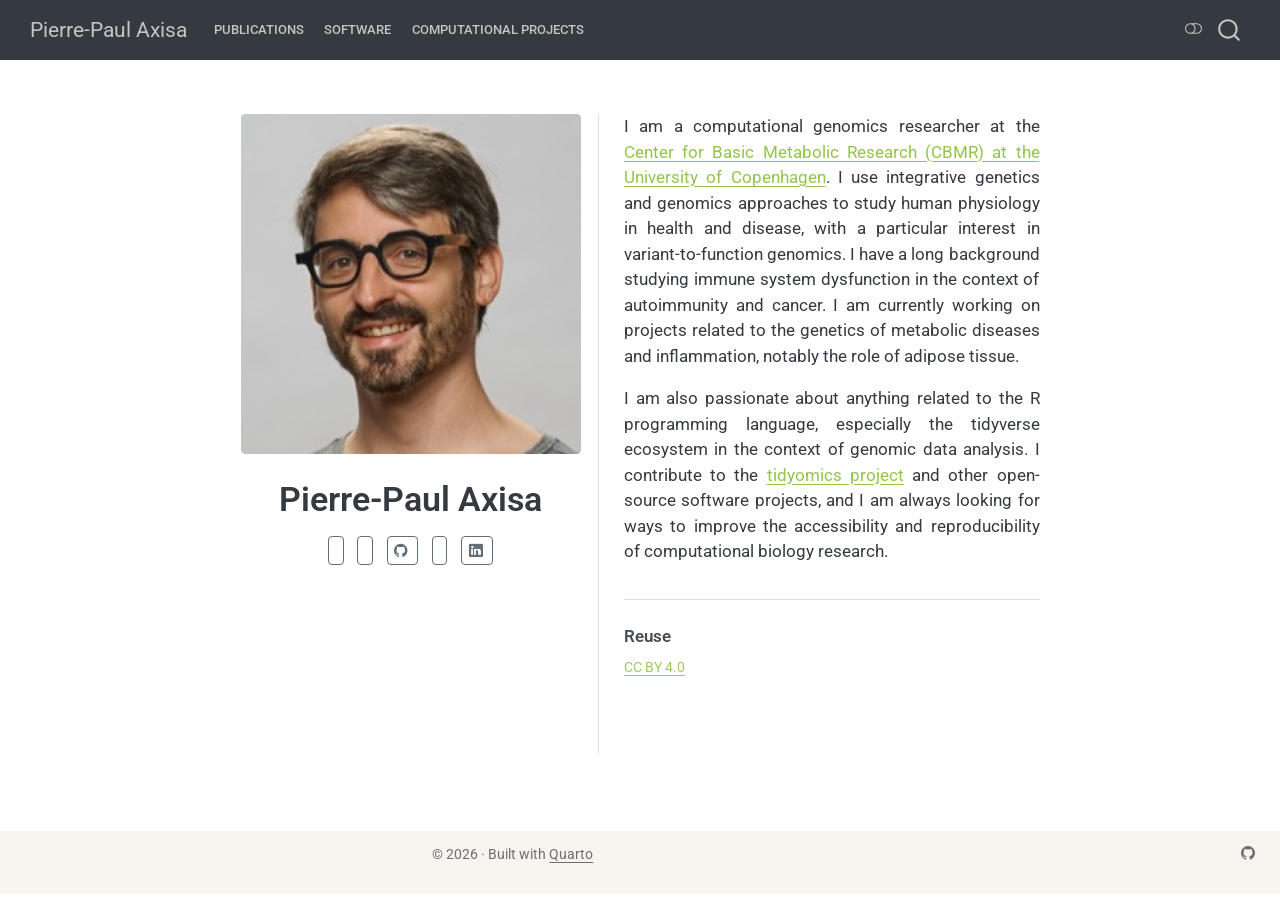
==== commit 813fe04c: "Built site for gh-pages" ====
--- a/index.html
+++ b/index.html
@@ -2,13 +2,16 @@
 <html xmlns="http://www.w3.org/1999/xhtml" lang="en" xml:lang="en"><head>
 
 <meta charset="utf-8">
-<meta name="generator" content="quarto-1.8.25">
+<meta name="generator" content="quarto-1.9.38">
 
 <meta name="viewport" content="width=device-width, initial-scale=1.0, user-scalable=yes">
 
 
 <title>Pierre-Paul Axisa</title>
 <style>
+/* Default styles provided by pandoc.
+** See https://pandoc.org/MANUAL.html#variables-for-html for config info.
+*/
 code{white-space: pre-wrap;}
 span.smallcaps{font-variant: small-caps;}
 div.columns{display: flex; gap: min(4vw, 1.5em);}
@@ -32,18 +35,17 @@
 <link href="./images/icon.png" rel="icon" type="image/png">
 <script src="site_libs/quarto-html/quarto.js" type="module"></script>
 <script src="site_libs/quarto-html/tabsets/tabsets.js" type="module"></script>
-<script src="site_libs/quarto-html/axe/axe-check.js" type="module"></script>
 <script src="site_libs/quarto-html/popper.min.js"></script>
 <script src="site_libs/quarto-html/tippy.umd.min.js"></script>
 <link href="site_libs/quarto-html/tippy.css" rel="stylesheet">
-<link href="site_libs/quarto-html/quarto-syntax-highlighting-065a5179aebd64318d7ea99d77b64a9e.css" rel="stylesheet" class="quarto-color-scheme" id="quarto-text-highlighting-styles">
-<link href="site_libs/quarto-html/quarto-syntax-highlighting-dark-969ddfa49e00a70eb3423444dbc81f6c.css" rel="stylesheet" class="quarto-color-scheme quarto-color-alternate" id="quarto-text-highlighting-styles">
-<link href="site_libs/quarto-html/quarto-syntax-highlighting-065a5179aebd64318d7ea99d77b64a9e.css" rel="stylesheet" class="quarto-color-scheme-extra" id="quarto-text-highlighting-styles">
+<link href="site_libs/quarto-html/quarto-syntax-highlighting-de63f62b328812d8e578a4d74e282472.css" rel="stylesheet" class="quarto-color-scheme" id="quarto-text-highlighting-styles">
+<link href="site_libs/quarto-html/quarto-syntax-highlighting-dark-6b6957c917596b414ec0b78690761e87.css" rel="stylesheet" class="quarto-color-scheme quarto-color-alternate" id="quarto-text-highlighting-styles">
+<link href="site_libs/quarto-html/quarto-syntax-highlighting-de63f62b328812d8e578a4d74e282472.css" rel="stylesheet" class="quarto-color-scheme-extra" id="quarto-text-highlighting-styles">
 <script src="site_libs/bootstrap/bootstrap.min.js"></script>
 <link href="site_libs/bootstrap/bootstrap-icons.css" rel="stylesheet">
-<link href="site_libs/bootstrap/bootstrap-8cb680a273bab8177611b4f228969fbd.min.css" rel="stylesheet" append-hash="true" class="quarto-color-scheme" id="quarto-bootstrap" data-mode="light">
-<link href="site_libs/bootstrap/bootstrap-dark-b22a90070e0a74ae55056e5e9042a816.min.css" rel="stylesheet" append-hash="true" class="quarto-color-scheme quarto-color-alternate" id="quarto-bootstrap" data-mode="dark">
-<link href="site_libs/bootstrap/bootstrap-8cb680a273bab8177611b4f228969fbd.min.css" rel="stylesheet" append-hash="true" class="quarto-color-scheme-extra" id="quarto-bootstrap" data-mode="light">
+<link href="site_libs/bootstrap/bootstrap-66d0edba37af40732a7d4fcce5a9b823.min.css" rel="stylesheet" append-hash="true" class="quarto-color-scheme" id="quarto-bootstrap" data-mode="light">
+<link href="site_libs/bootstrap/bootstrap-dark-2830d897196fd3ed19a23ef8f94ccf2a.min.css" rel="stylesheet" append-hash="true" class="quarto-color-scheme quarto-color-alternate" id="quarto-bootstrap" data-mode="light">
+<link href="site_libs/bootstrap/bootstrap-66d0edba37af40732a7d4fcce5a9b823.min.css" rel="stylesheet" append-hash="true" class="quarto-color-scheme-extra" id="quarto-bootstrap" data-mode="light">
 <script src="site_libs/quarto-contrib/iconify-3.0.0/iconify-icon.min.js"></script>
 <script id="quarto-search-options" type="application/json">{
   "location": "navbar",
@@ -250,8 +252,6 @@
     <nav class="navbar navbar-expand-lg " data-bs-theme="dark">
       <div class="navbar-container container-fluid">
       <div class="navbar-brand-container mx-auto">
-    <a href="./index.html" class="navbar-brand navbar-brand-logo">
-    </a>
     <a class="navbar-brand" href="./index.html">
     <span class="navbar-title">Pierre-Paul Axisa</span>
     </a>
--- a/site_libs/quarto-html/quarto-syntax-highlighting-de63f62b328812d8e578a4d74e282472.css
+++ b/site_libs/quarto-html/quarto-syntax-highlighting-de63f62b328812d8e578a4d74e282472.css
@@ -0,0 +1,210 @@
+/* quarto syntax highlight colors */
+:root {
+  --quarto-hl-al-color: #ff5555;
+  --quarto-hl-an-color: #6a737d;
+  --quarto-hl-at-color: #d73a49;
+  --quarto-hl-bn-color: #005cc5;
+  --quarto-hl-bu-color: #d73a49;
+  --quarto-hl-ch-color: #032f62;
+  --quarto-hl-co-color: #6a737d;
+  --quarto-hl-cv-color: #6a737d;
+  --quarto-hl-cn-color: #005cc5;
+  --quarto-hl-cf-color: #d73a49;
+  --quarto-hl-dt-color: #d73a49;
+  --quarto-hl-dv-color: #005cc5;
+  --quarto-hl-do-color: #6a737d;
+  --quarto-hl-er-color: #ff5555;
+  --quarto-hl-ex-color: #d73a49;
+  --quarto-hl-fl-color: #005cc5;
+  --quarto-hl-fu-color: #6f42c1;
+  --quarto-hl-im-color: #032f62;
+  --quarto-hl-in-color: #6a737d;
+  --quarto-hl-kw-color: #d73a49;
+  --quarto-hl-op-color: #24292e;
+  --quarto-hl-pp-color: #d73a49;
+  --quarto-hl-re-color: #6a737d;
+  --quarto-hl-sc-color: #005cc5;
+  --quarto-hl-ss-color: #032f62;
+  --quarto-hl-st-color: #032f62;
+  --quarto-hl-va-color: #e36209;
+  --quarto-hl-vs-color: #032f62;
+  --quarto-hl-wa-color: #ff5555;
+}
+
+/* other quarto variables */
+:root {
+  --quarto-font-monospace: SFMono-Regular, Menlo, Monaco, Consolas, "Liberation Mono", "Courier New", monospace;
+}
+
+/* syntax highlight based on Pandoc's rules */
+pre > code.sourceCode > span {
+  color: #24292e;
+}
+
+code.sourceCode > span {
+  color: #24292e;
+}
+
+div.sourceCode,
+div.sourceCode pre.sourceCode {
+  color: #24292e;
+}
+
+/* Normal */
+code span {
+  color: #24292e;
+}
+
+/* Alert */
+code span.al {
+  font-weight: bold;
+  color: #ff5555;
+}
+
+/* Annotation */
+code span.an {
+  color: #6a737d;
+}
+
+/* Attribute */
+code span.at {
+  color: #d73a49;
+}
+
+/* BaseN */
+code span.bn {
+  color: #005cc5;
+}
+
+/* BuiltIn */
+code span.bu {
+  color: #d73a49;
+}
+
+/* ControlFlow */
+code span.cf {
+  color: #d73a49;
+}
+
+/* Char */
+code span.ch {
+  color: #032f62;
+}
+
+/* Constant */
+code span.cn {
+  color: #005cc5;
+}
+
+/* Comment */
+code span.co {
+  color: #6a737d;
+}
+
+/* CommentVar */
+code span.cv {
+  color: #6a737d;
+}
+
+/* Documentation */
+code span.do {
+  color: #6a737d;
+}
+
+/* DataType */
+code span.dt {
+  color: #d73a49;
+}
+
+/* DecVal */
+code span.dv {
+  color: #005cc5;
+}
+
+/* Error */
+code span.er {
+  color: #ff5555;
+  text-decoration: underline;
+}
+
+/* Extension */
+code span.ex {
+  font-weight: bold;
+  color: #d73a49;
+}
+
+/* Float */
+code span.fl {
+  color: #005cc5;
+}
+
+/* Function */
+code span.fu {
+  color: #6f42c1;
+}
+
+/* Import */
+code span.im {
+  color: #032f62;
+}
+
+/* Information */
+code span.in {
+  color: #6a737d;
+}
+
+/* Keyword */
+code span.kw {
+  color: #d73a49;
+}
+
+/* Operator */
+code span.op {
+  color: #24292e;
+}
+
+/* Preprocessor */
+code span.pp {
+  color: #d73a49;
+}
+
+/* RegionMarker */
+code span.re {
+  color: #6a737d;
+}
+
+/* SpecialChar */
+code span.sc {
+  color: #005cc5;
+}
+
+/* SpecialString */
+code span.ss {
+  color: #032f62;
+}
+
+/* String */
+code span.st {
+  color: #032f62;
+}
+
+/* Variable */
+code span.va {
+  color: #e36209;
+}
+
+/* VerbatimString */
+code span.vs {
+  color: #032f62;
+}
+
+/* Warning */
+code span.wa {
+  color: #ff5555;
+}
+
+.prevent-inlining {
+  content: "</";
+}
+
+/*# sourceMappingURL=e073dde7d9be180d5cbafa952671d6f8.css.map */
--- a/site_libs/quarto-html/quarto-syntax-highlighting-dark-6b6957c917596b414ec0b78690761e87.css
+++ b/site_libs/quarto-html/quarto-syntax-highlighting-dark-6b6957c917596b414ec0b78690761e87.css
@@ -0,0 +1,210 @@
+/* quarto syntax highlight colors */
+:root {
+  --quarto-hl-al-color: #ff5555;
+  --quarto-hl-an-color: #6a737d;
+  --quarto-hl-at-color: #f97583;
+  --quarto-hl-bn-color: #79b8ff;
+  --quarto-hl-bu-color: #f97583;
+  --quarto-hl-ch-color: #9ecbff;
+  --quarto-hl-co-color: #6a737d;
+  --quarto-hl-cv-color: #6a737d;
+  --quarto-hl-cn-color: #79b8ff;
+  --quarto-hl-cf-color: #f97583;
+  --quarto-hl-dt-color: #f97583;
+  --quarto-hl-dv-color: #79b8ff;
+  --quarto-hl-do-color: #6a737d;
+  --quarto-hl-er-color: #ff5555;
+  --quarto-hl-ex-color: #f97583;
+  --quarto-hl-fl-color: #79b8ff;
+  --quarto-hl-fu-color: #b392f0;
+  --quarto-hl-im-color: #9ecbff;
+  --quarto-hl-in-color: #6a737d;
+  --quarto-hl-kw-color: #f97583;
+  --quarto-hl-op-color: #e1e4e8;
+  --quarto-hl-pp-color: #f97583;
+  --quarto-hl-re-color: #6a737d;
+  --quarto-hl-sc-color: #79b8ff;
+  --quarto-hl-ss-color: #9ecbff;
+  --quarto-hl-st-color: #9ecbff;
+  --quarto-hl-va-color: #ffab70;
+  --quarto-hl-vs-color: #9ecbff;
+  --quarto-hl-wa-color: #ff5555;
+}
+
+/* other quarto variables */
+:root {
+  --quarto-font-monospace: SFMono-Regular, Menlo, Monaco, Consolas, "Liberation Mono", "Courier New", monospace;
+}
+
+/* syntax highlight based on Pandoc's rules */
+pre > code.sourceCode > span {
+  color: #e1e4e8;
+}
+
+code.sourceCode > span {
+  color: #e1e4e8;
+}
+
+div.sourceCode,
+div.sourceCode pre.sourceCode {
+  color: #e1e4e8;
+}
+
+/* Normal */
+code span {
+  color: #e1e4e8;
+}
+
+/* Alert */
+code span.al {
+  font-weight: bold;
+  color: #ff5555;
+}
+
+/* Annotation */
+code span.an {
+  color: #6a737d;
+}
+
+/* Attribute */
+code span.at {
+  color: #f97583;
+}
+
+/* BaseN */
+code span.bn {
+  color: #79b8ff;
+}
+
+/* BuiltIn */
+code span.bu {
+  color: #f97583;
+}
+
+/* ControlFlow */
+code span.cf {
+  color: #f97583;
+}
+
+/* Char */
+code span.ch {
+  color: #9ecbff;
+}
+
+/* Constant */
+code span.cn {
+  color: #79b8ff;
+}
+
+/* Comment */
+code span.co {
+  color: #6a737d;
+}
+
+/* CommentVar */
+code span.cv {
+  color: #6a737d;
+}
+
+/* Documentation */
+code span.do {
+  color: #6a737d;
+}
+
+/* DataType */
+code span.dt {
+  color: #f97583;
+}
+
+/* DecVal */
+code span.dv {
+  color: #79b8ff;
+}
+
+/* Error */
+code span.er {
+  color: #ff5555;
+  text-decoration: underline;
+}
+
+/* Extension */
+code span.ex {
+  font-weight: bold;
+  color: #f97583;
+}
+
+/* Float */
+code span.fl {
+  color: #79b8ff;
+}
+
+/* Function */
+code span.fu {
+  color: #b392f0;
+}
+
+/* Import */
+code span.im {
+  color: #9ecbff;
+}
+
+/* Information */
+code span.in {
+  color: #6a737d;
+}
+
+/* Keyword */
+code span.kw {
+  color: #f97583;
+}
+
+/* Operator */
+code span.op {
+  color: #e1e4e8;
+}
+
+/* Preprocessor */
+code span.pp {
+  color: #f97583;
+}
+
+/* RegionMarker */
+code span.re {
+  color: #6a737d;
+}
+
+/* SpecialChar */
+code span.sc {
+  color: #79b8ff;
+}
+
+/* SpecialString */
+code span.ss {
+  color: #9ecbff;
+}
+
+/* String */
+code span.st {
+  color: #9ecbff;
+}
+
+/* Variable */
+code span.va {
+  color: #ffab70;
+}
+
+/* VerbatimString */
+code span.vs {
+  color: #9ecbff;
+}
+
+/* Warning */
+code span.wa {
+  color: #ff5555;
+}
+
+.prevent-inlining {
+  content: "</";
+}
+
+/*# sourceMappingURL=63994cfe4e031b08dc03516c8cd81578.css.map */
--- a/site_libs/quarto-html/quarto-syntax-highlighting-de63f62b328812d8e578a4d74e282472.css
+++ b/site_libs/quarto-html/quarto-syntax-highlighting-de63f62b328812d8e578a4d74e282472.css
@@ -0,0 +1,210 @@
+/* quarto syntax highlight colors */
+:root {
+  --quarto-hl-al-color: #ff5555;
+  --quarto-hl-an-color: #6a737d;
+  --quarto-hl-at-color: #d73a49;
+  --quarto-hl-bn-color: #005cc5;
+  --quarto-hl-bu-color: #d73a49;
+  --quarto-hl-ch-color: #032f62;
+  --quarto-hl-co-color: #6a737d;
+  --quarto-hl-cv-color: #6a737d;
+  --quarto-hl-cn-color: #005cc5;
+  --quarto-hl-cf-color: #d73a49;
+  --quarto-hl-dt-color: #d73a49;
+  --quarto-hl-dv-color: #005cc5;
+  --quarto-hl-do-color: #6a737d;
+  --quarto-hl-er-color: #ff5555;
+  --quarto-hl-ex-color: #d73a49;
+  --quarto-hl-fl-color: #005cc5;
+  --quarto-hl-fu-color: #6f42c1;
+  --quarto-hl-im-color: #032f62;
+  --quarto-hl-in-color: #6a737d;
+  --quarto-hl-kw-color: #d73a49;
+  --quarto-hl-op-color: #24292e;
+  --quarto-hl-pp-color: #d73a49;
+  --quarto-hl-re-color: #6a737d;
+  --quarto-hl-sc-color: #005cc5;
+  --quarto-hl-ss-color: #032f62;
+  --quarto-hl-st-color: #032f62;
+  --quarto-hl-va-color: #e36209;
+  --quarto-hl-vs-color: #032f62;
+  --quarto-hl-wa-color: #ff5555;
+}
+
+/* other quarto variables */
+:root {
+  --quarto-font-monospace: SFMono-Regular, Menlo, Monaco, Consolas, "Liberation Mono", "Courier New", monospace;
+}
+
+/* syntax highlight based on Pandoc's rules */
+pre > code.sourceCode > span {
+  color: #24292e;
+}
+
+code.sourceCode > span {
+  color: #24292e;
+}
+
+div.sourceCode,
+div.sourceCode pre.sourceCode {
+  color: #24292e;
+}
+
+/* Normal */
+code span {
+  color: #24292e;
+}
+
+/* Alert */
+code span.al {
+  font-weight: bold;
+  color: #ff5555;
+}
+
+/* Annotation */
+code span.an {
+  color: #6a737d;
+}
+
+/* Attribute */
+code span.at {
+  color: #d73a49;
+}
+
+/* BaseN */
+code span.bn {
+  color: #005cc5;
+}
+
+/* BuiltIn */
+code span.bu {
+  color: #d73a49;
+}
+
+/* ControlFlow */
+code span.cf {
+  color: #d73a49;
+}
+
+/* Char */
+code span.ch {
+  color: #032f62;
+}
+
+/* Constant */
+code span.cn {
+  color: #005cc5;
+}
+
+/* Comment */
+code span.co {
+  color: #6a737d;
+}
+
+/* CommentVar */
+code span.cv {
+  color: #6a737d;
+}
+
+/* Documentation */
+code span.do {
+  color: #6a737d;
+}
+
+/* DataType */
+code span.dt {
+  color: #d73a49;
+}
+
+/* DecVal */
+code span.dv {
+  color: #005cc5;
+}
+
+/* Error */
+code span.er {
+  color: #ff5555;
+  text-decoration: underline;
+}
+
+/* Extension */
+code span.ex {
+  font-weight: bold;
+  color: #d73a49;
+}
+
+/* Float */
+code span.fl {
+  color: #005cc5;
+}
+
+/* Function */
+code span.fu {
+  color: #6f42c1;
+}
+
+/* Import */
+code span.im {
+  color: #032f62;
+}
+
+/* Information */
+code span.in {
+  color: #6a737d;
+}
+
+/* Keyword */
+code span.kw {
+  color: #d73a49;
+}
+
+/* Operator */
+code span.op {
+  color: #24292e;
+}
+
+/* Preprocessor */
+code span.pp {
+  color: #d73a49;
+}
+
+/* RegionMarker */
+code span.re {
+  color: #6a737d;
+}
+
+/* SpecialChar */
+code span.sc {
+  color: #005cc5;
+}
+
+/* SpecialString */
+code span.ss {
+  color: #032f62;
+}
+
+/* String */
+code span.st {
+  color: #032f62;
+}
+
+/* Variable */
+code span.va {
+  color: #e36209;
+}
+
+/* VerbatimString */
+code span.vs {
+  color: #032f62;
+}
+
+/* Warning */
+code span.wa {
+  color: #ff5555;
+}
+
+.prevent-inlining {
+  content: "</";
+}
+
+/*# sourceMappingURL=e073dde7d9be180d5cbafa952671d6f8.css.map */
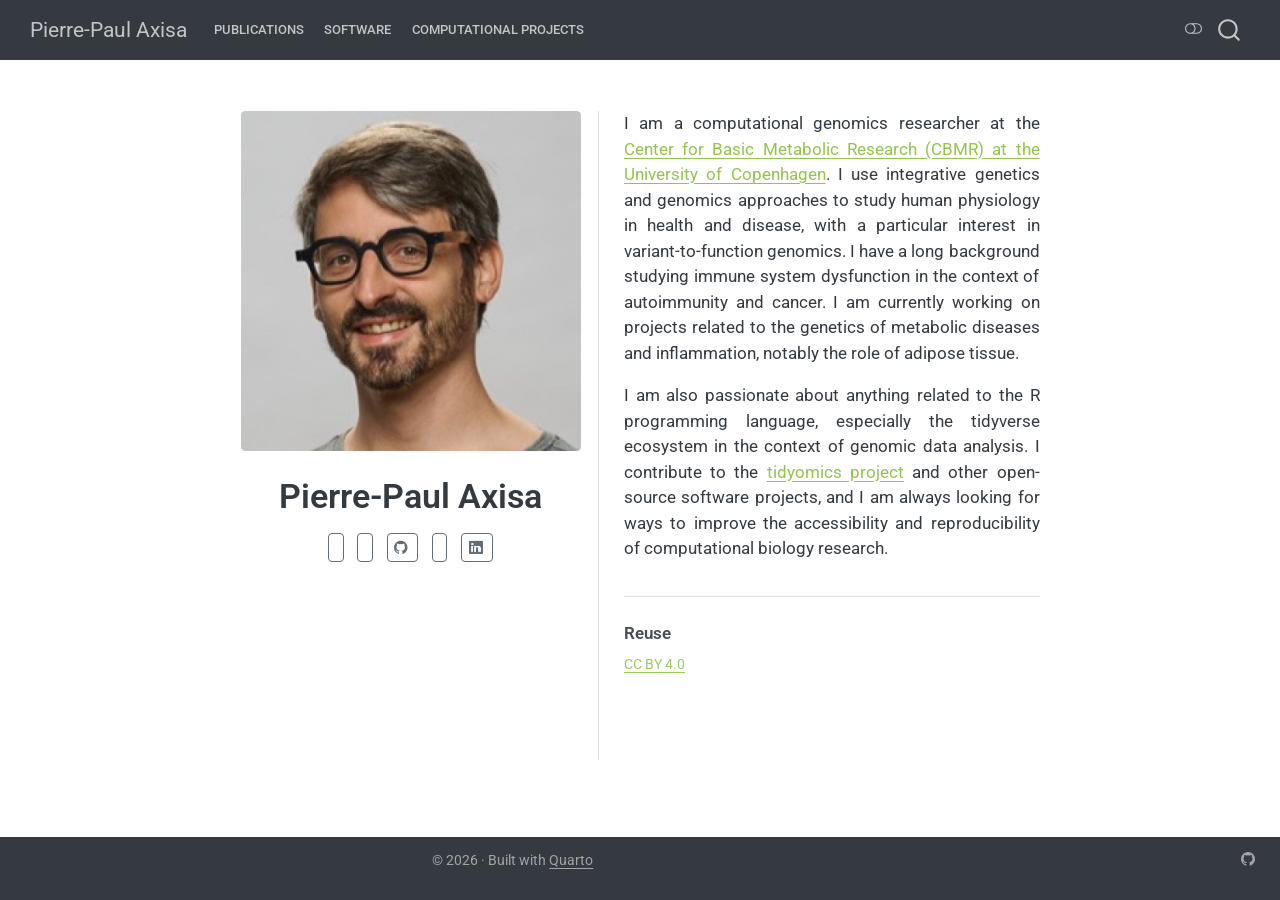
==== commit c9470a73: "Built site for gh-pages" ====
--- a/index.html
+++ b/index.html
@@ -2,7 +2,7 @@
 <html xmlns="http://www.w3.org/1999/xhtml" lang="en" xml:lang="en"><head>
 
 <meta charset="utf-8">
-<meta name="generator" content="quarto-1.9.38">
+<meta name="generator" content="quarto-1.11.9">
 
 <meta name="viewport" content="width=device-width, initial-scale=1.0, user-scalable=yes">
 
@@ -12,10 +12,13 @@
 /* Default styles provided by pandoc.
 ** See https://pandoc.org/MANUAL.html#variables-for-html for config info.
 */
-code{white-space: pre-wrap;}
 span.smallcaps{font-variant: small-caps;}
-div.columns{display: flex; gap: min(4vw, 1.5em);}
-div.column{flex: auto; overflow-x: auto;}
+div.columns{display: flex; gap: 1.5em;}
+div.column{flex: auto;}
+@media screen {
+div.columns{gap: min(4vw, 1.5em);}
+div.column{overflow-x: auto;}
+}
 div.hanging-indent{margin-left: 1.5em; text-indent: -1.5em;}
 ul.task-list{list-style: none;}
 ul.task-list li input[type="checkbox"] {
@@ -35,17 +38,18 @@
 <link href="./images/icon.png" rel="icon" type="image/png">
 <script src="site_libs/quarto-html/quarto.js" type="module"></script>
 <script src="site_libs/quarto-html/tabsets/tabsets.js" type="module"></script>
+<script src="site_libs/quarto-html/scrollable-regions/scrollable-regions.js" type="module"></script>
 <script src="site_libs/quarto-html/popper.min.js"></script>
 <script src="site_libs/quarto-html/tippy.umd.min.js"></script>
 <link href="site_libs/quarto-html/tippy.css" rel="stylesheet">
-<link href="site_libs/quarto-html/quarto-syntax-highlighting-de63f62b328812d8e578a4d74e282472.css" rel="stylesheet" class="quarto-color-scheme" id="quarto-text-highlighting-styles">
-<link href="site_libs/quarto-html/quarto-syntax-highlighting-dark-6b6957c917596b414ec0b78690761e87.css" rel="stylesheet" class="quarto-color-scheme quarto-color-alternate" id="quarto-text-highlighting-styles">
-<link href="site_libs/quarto-html/quarto-syntax-highlighting-de63f62b328812d8e578a4d74e282472.css" rel="stylesheet" class="quarto-color-scheme-extra" id="quarto-text-highlighting-styles">
+<link href="site_libs/quarto-html/quarto-syntax-highlighting-5de16f5e46225c21e2daa90d340bf64f.css" rel="stylesheet" class="quarto-color-scheme" id="quarto-text-highlighting-styles">
+<link href="site_libs/quarto-html/quarto-syntax-highlighting-dark-3218d7d29a29f08bc4fdf3802c3e3ca5.css" rel="stylesheet" class="quarto-color-scheme quarto-color-alternate" id="quarto-text-highlighting-styles">
+<link href="site_libs/quarto-html/quarto-syntax-highlighting-5de16f5e46225c21e2daa90d340bf64f.css" rel="stylesheet" class="quarto-color-scheme-extra" id="quarto-text-highlighting-styles">
 <script src="site_libs/bootstrap/bootstrap.min.js"></script>
 <link href="site_libs/bootstrap/bootstrap-icons.css" rel="stylesheet">
-<link href="site_libs/bootstrap/bootstrap-66d0edba37af40732a7d4fcce5a9b823.min.css" rel="stylesheet" append-hash="true" class="quarto-color-scheme" id="quarto-bootstrap" data-mode="light">
-<link href="site_libs/bootstrap/bootstrap-dark-2830d897196fd3ed19a23ef8f94ccf2a.min.css" rel="stylesheet" append-hash="true" class="quarto-color-scheme quarto-color-alternate" id="quarto-bootstrap" data-mode="light">
-<link href="site_libs/bootstrap/bootstrap-66d0edba37af40732a7d4fcce5a9b823.min.css" rel="stylesheet" append-hash="true" class="quarto-color-scheme-extra" id="quarto-bootstrap" data-mode="light">
+<link href="site_libs/bootstrap/bootstrap-f639b6f682250940b6322eefc87b3c7c.min.css" rel="stylesheet" append-hash="true" class="quarto-color-scheme" id="quarto-bootstrap" data-mode="light">
+<link href="site_libs/bootstrap/bootstrap-dark-035366b84908272468b85dc67402bf01.min.css" rel="stylesheet" append-hash="true" class="quarto-color-scheme quarto-color-alternate" id="quarto-bootstrap" data-mode="dark">
+<link href="site_libs/bootstrap/bootstrap-f639b6f682250940b6322eefc87b3c7c.min.css" rel="stylesheet" append-hash="true" class="quarto-color-scheme-extra" id="quarto-bootstrap" data-mode="light">
 <script src="site_libs/quarto-contrib/iconify-3.0.0/iconify-icon.min.js"></script>
 <script id="quarto-search-options" type="application/json">{
   "location": "navbar",
@@ -81,9 +85,11 @@
 <meta property="og:description" content="Computational biologist — variant-to-function genomics, CBMR, University of Copenhagen">
 <meta property="og:image" content="https://ppaxisa.github.io/images/avatar.jpg">
 <meta property="og:site_name" content="Pierre-Paul Axisa">
+<meta property="og:image:height" content="800">
+<meta property="og:image:width" content="800">
 </head>
 
-<body class="nav-fixed fullcontent quarto-light"><script id="quarto-html-before-body" type="application/javascript">
+<body class="nav-fixed fullcontent quarto-light"><a id="quarto-skip-link" class="visually-hidden-focusable" href="#quarto-document-content">Skip to main content</a><script id="quarto-html-before-body" type="application/javascript">
     const toggleBodyColorMode = (bsSheetEl) => {
       const mode = bsSheetEl.getAttribute("data-mode");
       const bodyEl = window.document.querySelector("body");
@@ -106,6 +112,7 @@
       for (let i=0; i < toggles.length; i++) {
         const toggle = toggles[i];
         if (toggle) {
+          toggle.setAttribute("aria-checked", alternate ? "true" : "false");
           if (alternate) {
             toggle.classList.add("alternate");
           } else {
@@ -135,13 +142,19 @@
       manageTransitions('#quarto-margin-sidebar .nav-link', true);
       // Switch the toggles
       setColorSchemeToggle(alternate)
-      // Hack to workaround the fact that safari doesn't
-      // properly recolor the scrollbar when toggling (#1455)
+    }
+    // Hack to workaround the fact that safari doesn't
+    // properly recolor the scrollbar when toggling (#1455).
+    // Not run on load: stylesheets are set before first paint there, and
+    // scrolling would undo the scroll to a URL fragment (#14973).
+    // The one pixel nudge keeps the reader where they were.
+    const refreshSafariScrollbar = () => {
       if (navigator.userAgent.indexOf('Safari') > 0 && navigator.userAgent.indexOf('Chrome') == -1) {
         manageTransitions("body", false);
-        window.scrollTo(0, 1);
+        const scrollY = window.scrollY;
+        window.scrollTo(0, scrollY > 0 ? scrollY - 1 : 1);
         setTimeout(() => {
-          window.scrollTo(0, 0);
+          window.scrollTo(0, scrollY);
           manageTransitions("body", true);
         }, 40);
       }
@@ -235,6 +248,7 @@
       // Read the current dark / light value
       let toAlternate = !hasAlternateSentinel();
       toggleColorMode(toAlternate);
+      refreshSafariScrollbar();
       setStyleSentinel(toAlternate);
       toggleGiscusIfUsed(toAlternate, darkModeDefault);
       window.dispatchEvent(new Event('resize'));
@@ -249,15 +263,14 @@
 
 <div id="quarto-search-results"></div>
   <header id="quarto-header" class="headroom fixed-top">
-    <nav class="navbar navbar-expand-lg " data-bs-theme="dark">
+    <nav class="navbar navbar-expand-lg " data-bs-theme="dark" aria-label="Site">
       <div class="navbar-container container-fluid">
       <div class="navbar-brand-container mx-auto">
     <a class="navbar-brand" href="./index.html">
     <span class="navbar-title">Pierre-Paul Axisa</span>
     </a>
   </div>
-            <div id="quarto-search" class="" title="Search"></div>
-          <button class="navbar-toggler" type="button" data-bs-toggle="collapse" data-bs-target="#navbarCollapse" aria-controls="navbarCollapse" role="menu" aria-expanded="false" aria-label="Toggle navigation" onclick="if (window.quartoToggleHeadroom) { window.quartoToggleHeadroom(); }">
+          <button class="navbar-toggler" type="button" data-bs-toggle="collapse" data-bs-target="#navbarCollapse" aria-controls="navbarCollapse" aria-expanded="false" aria-label="Toggle navigation" onclick="if (window.quartoToggleHeadroom) { window.quartoToggleHeadroom(); }">
   <span class="navbar-toggler-icon"></span>
 </button>
           <div class="collapse navbar-collapse" id="navbarCollapse">
@@ -277,8 +290,9 @@
 </ul>
           </div> <!-- /navcollapse -->
             <div class="quarto-navbar-tools">
-  <a href="" class="quarto-color-scheme-toggle quarto-navigation-tool  px-1" onclick="window.quartoToggleColorScheme(); return false;" title="Toggle dark mode"><i class="bi"></i></a>
+  <button type="button" role="switch" aria-checked="false" class="quarto-color-scheme-toggle quarto-navigation-tool  px-1" onclick="window.quartoToggleColorScheme(); return false;" title="Toggle dark mode" aria-label="Toggle dark mode"><i class="bi"></i></button>
 </div>
+            <div id="quarto-search" class="" title="Search"></div>
       </div> <!-- /container-fluid -->
     </nav>
 </header>
@@ -319,7 +333,7 @@
   </a>
 </div>
   </div>
-  <div class="about-contents"><main class="content" id="quarto-document-content">
+  <div class="about-contents"><main class="content" id="quarto-document-content" tabindex="-1">
 
 <p>I am a computational genomics researcher at the <a href="https://cbmr.ku.dk">Center for Basic Metabolic Research (CBMR) at the University of Copenhagen</a>. I use integrative genetics and genomics approaches to study human physiology in health and disease, with a particular interest in variant-to-function genomics. I have a long background studying immune system dysfunction in the context of autoimmunity and cancer. I am currently working on projects related to the genetics of metabolic diseases and inflammation, notably the role of adipose tissue.</p>
 <p>I am also passionate about anything related to the R programming language, especially the tidyverse ecosystem in the context of genomic data analysis. I contribute to the <a href="https://github.com/tidyomics">tidyomics project</a> and other open-source software projects, and I am always looking for ways to improve the accessibility and reproducibility of computational biology research.</p>
@@ -332,15 +346,50 @@
   window.document.addEventListener("DOMContentLoaded", function (event) {
     // Ensure there is a toggle, if there isn't float one in the top right
     if (window.document.querySelector('.quarto-color-scheme-toggle') === null) {
-      const a = window.document.createElement('a');
-      a.classList.add('top-right');
-      a.classList.add('quarto-color-scheme-toggle');
-      a.href = "";
-      a.onclick = function() { try { window.quartoToggleColorScheme(); } catch {} return false; };
+      const toggle = window.document.createElement('button');
+      toggle.type = "button";
+      toggle.setAttribute("role", "switch");
+      toggle.setAttribute("aria-checked", "false");
+      toggle.classList.add('top-right');
+      toggle.classList.add('quarto-color-scheme-toggle');
+      toggle.setAttribute("aria-label", "Toggle dark mode");
+      toggle.onclick = function() { try { window.quartoToggleColorScheme(); } catch {} return false; };
       const i = window.document.createElement("i");
       i.classList.add('bi');
-      a.appendChild(i);
-      window.document.body.appendChild(a);
+      toggle.appendChild(i);
+      // Put the toggle in a landmark of its own, so that landmark navigation
+      // can reach it.
+      //
+      // The container is always a fresh direct child of body, and the toggle is
+      // never moved into page furniture that the theme or the author controls.
+      // The toggle is positioned against the page, so any ancestor that
+      // establishes a containing block captures it: a positioned element or a
+      // grid for position: absolute, and transform, filter, will-change or
+      // contain for position: fixed. A direct child of body has none of these
+      // to inherit, and the shift when one appears is silent and visual.
+      //
+      // ARIA says a document should have at most one banner, and axe reports a
+      // duplicate whether or not the banners carry distinct labels. So use a
+      // header when the page has no banner yet, and a named region otherwise.
+      //
+      // A header is a banner wherever it sits, unless it is inside sectioning
+      // content, so this cannot just look at the children of body: a custom
+      // page layout wraps the title block header in a plain div. An explicit
+      // role="banner" always counts.
+      const sectioning = 'article, aside, main, nav, section, [role="article"], [role="complementary"], [role="main"], [role="navigation"], [role="region"]';
+      const hasBanner = Array.from(
+        window.document.querySelectorAll('header:not([role]), [role="banner"]')
+      ).some(function(el) {
+        return el.hasAttribute("role") || el.closest(sectioning) === null;
+      });
+      const container = window.document.createElement(hasBanner ? "div" : "header");
+      if (hasBanner) {
+        container.setAttribute("role", "region");
+        container.setAttribute("aria-label", "Toggle dark mode");
+      }
+      container.classList.add('quarto-color-scheme-toggle-container');
+      container.appendChild(toggle);
+      window.document.body.appendChild(container);
     }
     setColorSchemeToggle(hasAlternateSentinel())
     const isCodeAnnotation = (el) => {
@@ -412,7 +461,8 @@
           return filterRegex.test(href) || localhostRegex.test(href) || mailtoRegex.test(href);
       }
       // Inspect non-navigation links and adorn them if external
-     var links = window.document.querySelectorAll('a[href]:not(.nav-link):not(.navbar-brand):not(.toc-action):not(.sidebar-link):not(.sidebar-item-toggle):not(.pagination-link):not(.no-external):not([aria-hidden]):not(.dropdown-item):not(.quarto-navigation-tool):not(.about-link)');
+      window.quartoDecorateExternalLinks = function (root) {
+     var links = (root || window.document).querySelectorAll('a[href]:not(.nav-link):not(.navbar-brand):not(.toc-action):not(.sidebar-link):not(.sidebar-item-toggle):not(.pagination-link):not(.no-external):not([aria-hidden]):not(.dropdown-item):not(.quarto-navigation-tool):not(.about-link)');
       for (var i=0; i<links.length; i++) {
         const link = links[i];
         if (!isInternal(link.href)) {
@@ -421,8 +471,69 @@
           if (link.dataset.originalHref !== undefined) {
             link.href = link.dataset.originalHref;
           }
-        }
-      }
+          if (!link.classList.contains('no-external-icon')) {
+          }
+        }
+      }
+      };
+      window.quartoDecorateExternalLinks(window.document);
+    // Esc closes the popup (WCAG 1.4.13) and focus leaving both trigger and
+    // popup closes it (WCAG 2.4.11); tippy handles neither for interactive popups.
+    const hideOnEscAndFocusOut = {
+      name: 'hideOnEscAndFocusOut',
+      defaultValue: true,
+      fn(instance) {
+        const dismiss = () => {
+          // A show scheduled by the trigger delay would otherwise reopen it
+          instance.clearDelayTimeouts();
+          instance.hide();
+        };
+        const onKeyDown = (event) => {
+          if (event.key !== 'Escape') {
+            return;
+          }
+          // Keep Esc from also reaching page handlers (e.g. reveal.js overview),
+          // except an open reveal.js slide menu, which Esc should close too.
+          // The menu handles keys only when its keyboard option is on.
+          const menuHandlesEsc = window.Reveal?.getPlugin?.('menu')?.isOpen() &&
+            window.Reveal.getConfig().menu?.keyboard !== false;
+          if (!menuHandlesEsc) {
+            event.stopPropagation();
+          }
+          if (instance.popper.contains(window.document.activeElement)) {
+            // Disabled while refocusing so the focus trigger does not reopen it
+            instance.disable();
+            instance.reference.focus();
+            instance.enable();
+          }
+          dismiss();
+        };
+        const onFocusOut = (event) => {
+          const target = event.relatedTarget;
+          if (target && !instance.reference.contains(target) &&
+              !instance.popper.contains(target)) {
+            dismiss();
+          }
+        };
+        // On the trigger too: a click trigger (code-annotations: select) has no
+        // blur handling. Attached for the instance's lifetime so leaving the
+        // trigger also cancels a show still pending on the trigger delay.
+        instance.reference.addEventListener('focusout', onFocusOut);
+        return {
+          onShow() {
+            window.document.addEventListener('keydown', onKeyDown, true);
+            instance.popper.addEventListener('focusout', onFocusOut);
+          },
+          onHide() {
+            window.document.removeEventListener('keydown', onKeyDown, true);
+            instance.popper.removeEventListener('focusout', onFocusOut);
+          },
+          onDestroy() {
+            instance.reference.removeEventListener('focusout', onFocusOut);
+          },
+        };
+      },
+    };
     function tippyHover(el, contentFn, onTriggerFn, onUntriggerFn) {
       const config = {
         allowHTML: true,
@@ -436,6 +547,7 @@
         interactiveBorder: 10,
         theme: 'quarto',
         placement: 'bottom-start',
+        plugins: [hideOnEscAndFocusOut],
       };
       if (contentFn) {
         config.content = contentFn;
@@ -598,44 +710,54 @@
           const lineIds = lines.map((line) => {
             return targetCell + "-" + line;
           })
-          let top = null;
-          let height = null;
-          let parent = null;
+          // Each band is positioned against its own containing block, which is
+          // not the offsetParent of the lines, so place it from client rects.
+          const placeBand = (band, firstEl, lastEl, codeBlock) => {
+            const container = band.offsetParent;
+            if (container === null) {
+              return;
+            }
+            const containerRect = container.getBoundingClientRect();
+            // Reveal.js scales slides with a transform, so convert client
+            // pixels back to the CSS pixels of the container.
+            const scale = containerRect.height / container.offsetHeight || 1;
+            const firstRect = firstEl.getBoundingClientRect();
+            const lastRect = lastEl.getBoundingClientRect();
+            const top = (firstRect.top - containerRect.top) / scale - container.clientTop + container.scrollTop;
+            const height = (lastRect.bottom - firstRect.top) / scale;
+            band.style.top = top - 2 + "px";
+            band.style.height = height + 4 + "px";
+            if (codeBlock) {
+              // Without the copy button wrapper, the containing block is wider
+              // than the code block, so span the code block explicitly.
+              const blockRect = codeBlock.getBoundingClientRect();
+              band.style.left = (blockRect.left - containerRect.left) / scale - container.clientLeft + container.scrollLeft + "px";
+              band.style.width = blockRect.width / scale + "px";
+            }
+          };
           if (lineIds.length > 0) {
-              //compute the position of the single el (top and bottom and make a div)
-              const el = window.document.getElementById(lineIds[0]);
-              top = el.offsetTop;
-              height = el.offsetHeight;
-              parent = el.parentElement.parentElement;
-            if (lineIds.length > 1) {
-              const lastEl = window.document.getElementById(lineIds[lineIds.length - 1]);
-              const bottom = lastEl.offsetTop + lastEl.offsetHeight;
-              height = bottom - top;
+            const el = window.document.getElementById(lineIds[0]);
+            const lastEl = window.document.getElementById(lineIds[lineIds.length - 1]);
+            const parent = el.parentElement.parentElement;
+            // cook up a div (if necessary) and position it
+            let div = window.document.getElementById("code-annotation-line-highlight");
+            if (div === null) {
+              div = window.document.createElement("div");
+              div.setAttribute("id", "code-annotation-line-highlight");
+              div.style.position = 'absolute';
+              parent.appendChild(div);
             }
-            if (top !== null && height !== null && parent !== null) {
-              // cook up a div (if necessary) and position it 
-              let div = window.document.getElementById("code-annotation-line-highlight");
-              if (div === null) {
-                div = window.document.createElement("div");
-                div.setAttribute("id", "code-annotation-line-highlight");
-                div.style.position = 'absolute';
-                parent.appendChild(div);
-              }
-              div.style.top = top - 2 + "px";
-              div.style.height = height + 4 + "px";
-              div.style.left = 0;
-              let gutterDiv = window.document.getElementById("code-annotation-line-highlight-gutter");
-              if (gutterDiv === null) {
-                gutterDiv = window.document.createElement("div");
-                gutterDiv.setAttribute("id", "code-annotation-line-highlight-gutter");
-                gutterDiv.style.position = 'absolute';
-                const codeCell = window.document.getElementById(targetCell);
-                const gutter = codeCell.querySelector('.code-annotation-gutter');
-                gutter.appendChild(gutterDiv);
-              }
-              gutterDiv.style.top = top - 2 + "px";
-              gutterDiv.style.height = height + 4 + "px";
+            placeBand(div, el, lastEl, parent.closest("div.sourceCode") || parent);
+            let gutterDiv = window.document.getElementById("code-annotation-line-highlight-gutter");
+            if (gutterDiv === null) {
+              gutterDiv = window.document.createElement("div");
+              gutterDiv.setAttribute("id", "code-annotation-line-highlight-gutter");
+              gutterDiv.style.position = 'absolute';
+              const codeCell = window.document.getElementById(targetCell);
+              const gutter = codeCell.querySelector('.code-annotation-gutter');
+              gutter.appendChild(gutterDiv);
             }
+            placeBand(gutterDiv, el, lastEl);
             selectedAnnoteEl = annoteEl;
           }
         };
@@ -733,6 +855,9 @@
       }
     }
   });
+  </script>
+  <script type="application/javascript">
+  window.quartoScrollableRegionsLabels = {"code":"Scrollable code","output":"Scrollable output"};
   </script>
 </div> <!-- /content -->
 <footer class="footer">
--- a/site_libs/quarto-html/quarto-syntax-highlighting-5de16f5e46225c21e2daa90d340bf64f.css
+++ b/site_libs/quarto-html/quarto-syntax-highlighting-5de16f5e46225c21e2daa90d340bf64f.css
@@ -0,0 +1,210 @@
+/* quarto syntax highlight colors */
+:root {
+  --quarto-hl-al-color: #ff5555;
+  --quarto-hl-an-color: #6a737d;
+  --quarto-hl-at-color: #d73a49;
+  --quarto-hl-bn-color: #005cc5;
+  --quarto-hl-bu-color: #d73a49;
+  --quarto-hl-ch-color: #032f62;
+  --quarto-hl-co-color: #6a737d;
+  --quarto-hl-cv-color: #6a737d;
+  --quarto-hl-cn-color: #005cc5;
+  --quarto-hl-cf-color: #d73a49;
+  --quarto-hl-dt-color: #d73a49;
+  --quarto-hl-dv-color: #005cc5;
+  --quarto-hl-do-color: #6a737d;
+  --quarto-hl-er-color: #ff5555;
+  --quarto-hl-ex-color: #d73a49;
+  --quarto-hl-fl-color: #005cc5;
+  --quarto-hl-fu-color: #6f42c1;
+  --quarto-hl-im-color: #032f62;
+  --quarto-hl-in-color: #6a737d;
+  --quarto-hl-kw-color: #d73a49;
+  --quarto-hl-op-color: #24292e;
+  --quarto-hl-pp-color: #d73a49;
+  --quarto-hl-re-color: #6a737d;
+  --quarto-hl-sc-color: #005cc5;
+  --quarto-hl-ss-color: #032f62;
+  --quarto-hl-st-color: #032f62;
+  --quarto-hl-va-color: #e36209;
+  --quarto-hl-vs-color: #032f62;
+  --quarto-hl-wa-color: #ff5555;
+}
+
+/* other quarto variables */
+:root {
+  --quarto-font-monospace: SFMono-Regular, Menlo, Monaco, Consolas, "Liberation Mono", "Courier New", monospace;
+}
+
+/* syntax highlight based on Pandoc's rules */
+pre > code.sourceCode > span {
+  color: #24292e;
+}
+
+code.sourceCode > span {
+  color: #24292e;
+}
+
+div.sourceCode,
+div.sourceCode pre.sourceCode {
+  color: #24292e;
+}
+
+/* Normal */
+code span {
+  color: #24292e;
+}
+
+/* Alert */
+code span.al {
+  font-weight: bold;
+  color: #ff5555;
+}
+
+/* Annotation */
+code span.an {
+  color: #6a737d;
+}
+
+/* Attribute */
+code span.at {
+  color: #d73a49;
+}
+
+/* BaseN */
+code span.bn {
+  color: #005cc5;
+}
+
+/* BuiltIn */
+code span.bu {
+  color: #d73a49;
+}
+
+/* ControlFlow */
+code span.cf {
+  color: #d73a49;
+}
+
+/* Char */
+code span.ch {
+  color: #032f62;
+}
+
+/* Constant */
+code span.cn {
+  color: #005cc5;
+}
+
+/* Comment */
+code span.co {
+  color: #6a737d;
+}
+
+/* CommentVar */
+code span.cv {
+  color: #6a737d;
+}
+
+/* Documentation */
+code span.do {
+  color: #6a737d;
+}
+
+/* DataType */
+code span.dt {
+  color: #d73a49;
+}
+
+/* DecVal */
+code span.dv {
+  color: #005cc5;
+}
+
+/* Error */
+code span.er {
+  color: #ff5555;
+  text-decoration: underline;
+}
+
+/* Extension */
+code span.ex {
+  font-weight: bold;
+  color: #d73a49;
+}
+
+/* Float */
+code span.fl {
+  color: #005cc5;
+}
+
+/* Function */
+code span.fu {
+  color: #6f42c1;
+}
+
+/* Import */
+code span.im {
+  color: #032f62;
+}
+
+/* Information */
+code span.in {
+  color: #6a737d;
+}
+
+/* Keyword */
+code span.kw {
+  color: #d73a49;
+}
+
+/* Operator */
+code span.op {
+  color: #24292e;
+}
+
+/* Preprocessor */
+code span.pp {
+  color: #d73a49;
+}
+
+/* RegionMarker */
+code span.re {
+  color: #6a737d;
+}
+
+/* SpecialChar */
+code span.sc {
+  color: #005cc5;
+}
+
+/* SpecialString */
+code span.ss {
+  color: #032f62;
+}
+
+/* String */
+code span.st {
+  color: #032f62;
+}
+
+/* Variable */
+code span.va {
+  color: #e36209;
+}
+
+/* VerbatimString */
+code span.vs {
+  color: #032f62;
+}
+
+/* Warning */
+code span.wa {
+  color: #ff5555;
+}
+
+.prevent-inlining {
+  content: "</";
+}
+
+/*# sourceMappingURL=23f8374238f3f91d1d7749982f748b86.css.map */
--- a/site_libs/quarto-html/quarto-syntax-highlighting-dark-3218d7d29a29f08bc4fdf3802c3e3ca5.css
+++ b/site_libs/quarto-html/quarto-syntax-highlighting-dark-3218d7d29a29f08bc4fdf3802c3e3ca5.css
@@ -0,0 +1,210 @@
+/* quarto syntax highlight colors */
+:root {
+  --quarto-hl-al-color: #ff5555;
+  --quarto-hl-an-color: #6a737d;
+  --quarto-hl-at-color: #f97583;
+  --quarto-hl-bn-color: #79b8ff;
+  --quarto-hl-bu-color: #f97583;
+  --quarto-hl-ch-color: #9ecbff;
+  --quarto-hl-co-color: #6a737d;
+  --quarto-hl-cv-color: #6a737d;
+  --quarto-hl-cn-color: #79b8ff;
+  --quarto-hl-cf-color: #f97583;
+  --quarto-hl-dt-color: #f97583;
+  --quarto-hl-dv-color: #79b8ff;
+  --quarto-hl-do-color: #6a737d;
+  --quarto-hl-er-color: #ff5555;
+  --quarto-hl-ex-color: #f97583;
+  --quarto-hl-fl-color: #79b8ff;
+  --quarto-hl-fu-color: #b392f0;
+  --quarto-hl-im-color: #9ecbff;
+  --quarto-hl-in-color: #6a737d;
+  --quarto-hl-kw-color: #f97583;
+  --quarto-hl-op-color: #e1e4e8;
+  --quarto-hl-pp-color: #f97583;
+  --quarto-hl-re-color: #6a737d;
+  --quarto-hl-sc-color: #79b8ff;
+  --quarto-hl-ss-color: #9ecbff;
+  --quarto-hl-st-color: #9ecbff;
+  --quarto-hl-va-color: #ffab70;
+  --quarto-hl-vs-color: #9ecbff;
+  --quarto-hl-wa-color: #ff5555;
+}
+
+/* other quarto variables */
+:root {
+  --quarto-font-monospace: SFMono-Regular, Menlo, Monaco, Consolas, "Liberation Mono", "Courier New", monospace;
+}
+
+/* syntax highlight based on Pandoc's rules */
+pre > code.sourceCode > span {
+  color: #e1e4e8;
+}
+
+code.sourceCode > span {
+  color: #e1e4e8;
+}
+
+div.sourceCode,
+div.sourceCode pre.sourceCode {
+  color: #e1e4e8;
+}
+
+/* Normal */
+code span {
+  color: #e1e4e8;
+}
+
+/* Alert */
+code span.al {
+  font-weight: bold;
+  color: #ff5555;
+}
+
+/* Annotation */
+code span.an {
+  color: #6a737d;
+}
+
+/* Attribute */
+code span.at {
+  color: #f97583;
+}
+
+/* BaseN */
+code span.bn {
+  color: #79b8ff;
+}
+
+/* BuiltIn */
+code span.bu {
+  color: #f97583;
+}
+
+/* ControlFlow */
+code span.cf {
+  color: #f97583;
+}
+
+/* Char */
+code span.ch {
+  color: #9ecbff;
+}
+
+/* Constant */
+code span.cn {
+  color: #79b8ff;
+}
+
+/* Comment */
+code span.co {
+  color: #6a737d;
+}
+
+/* CommentVar */
+code span.cv {
+  color: #6a737d;
+}
+
+/* Documentation */
+code span.do {
+  color: #6a737d;
+}
+
+/* DataType */
+code span.dt {
+  color: #f97583;
+}
+
+/* DecVal */
+code span.dv {
+  color: #79b8ff;
+}
+
+/* Error */
+code span.er {
+  color: #ff5555;
+  text-decoration: underline;
+}
+
+/* Extension */
+code span.ex {
+  font-weight: bold;
+  color: #f97583;
+}
+
+/* Float */
+code span.fl {
+  color: #79b8ff;
+}
+
+/* Function */
+code span.fu {
+  color: #b392f0;
+}
+
+/* Import */
+code span.im {
+  color: #9ecbff;
+}
+
+/* Information */
+code span.in {
+  color: #6a737d;
+}
+
+/* Keyword */
+code span.kw {
+  color: #f97583;
+}
+
+/* Operator */
+code span.op {
+  color: #e1e4e8;
+}
+
+/* Preprocessor */
+code span.pp {
+  color: #f97583;
+}
+
+/* RegionMarker */
+code span.re {
+  color: #6a737d;
+}
+
+/* SpecialChar */
+code span.sc {
+  color: #79b8ff;
+}
+
+/* SpecialString */
+code span.ss {
+  color: #9ecbff;
+}
+
+/* String */
+code span.st {
+  color: #9ecbff;
+}
+
+/* Variable */
+code span.va {
+  color: #ffab70;
+}
+
+/* VerbatimString */
+code span.vs {
+  color: #9ecbff;
+}
+
+/* Warning */
+code span.wa {
+  color: #ff5555;
+}
+
+.prevent-inlining {
+  content: "</";
+}
+
+/*# sourceMappingURL=e61b15e773afd3e739970d54a2ee3418.css.map */
--- a/site_libs/quarto-html/quarto-syntax-highlighting-5de16f5e46225c21e2daa90d340bf64f.css
+++ b/site_libs/quarto-html/quarto-syntax-highlighting-5de16f5e46225c21e2daa90d340bf64f.css
@@ -0,0 +1,210 @@
+/* quarto syntax highlight colors */
+:root {
+  --quarto-hl-al-color: #ff5555;
+  --quarto-hl-an-color: #6a737d;
+  --quarto-hl-at-color: #d73a49;
+  --quarto-hl-bn-color: #005cc5;
+  --quarto-hl-bu-color: #d73a49;
+  --quarto-hl-ch-color: #032f62;
+  --quarto-hl-co-color: #6a737d;
+  --quarto-hl-cv-color: #6a737d;
+  --quarto-hl-cn-color: #005cc5;
+  --quarto-hl-cf-color: #d73a49;
+  --quarto-hl-dt-color: #d73a49;
+  --quarto-hl-dv-color: #005cc5;
+  --quarto-hl-do-color: #6a737d;
+  --quarto-hl-er-color: #ff5555;
+  --quarto-hl-ex-color: #d73a49;
+  --quarto-hl-fl-color: #005cc5;
+  --quarto-hl-fu-color: #6f42c1;
+  --quarto-hl-im-color: #032f62;
+  --quarto-hl-in-color: #6a737d;
+  --quarto-hl-kw-color: #d73a49;
+  --quarto-hl-op-color: #24292e;
+  --quarto-hl-pp-color: #d73a49;
+  --quarto-hl-re-color: #6a737d;
+  --quarto-hl-sc-color: #005cc5;
+  --quarto-hl-ss-color: #032f62;
+  --quarto-hl-st-color: #032f62;
+  --quarto-hl-va-color: #e36209;
+  --quarto-hl-vs-color: #032f62;
+  --quarto-hl-wa-color: #ff5555;
+}
+
+/* other quarto variables */
+:root {
+  --quarto-font-monospace: SFMono-Regular, Menlo, Monaco, Consolas, "Liberation Mono", "Courier New", monospace;
+}
+
+/* syntax highlight based on Pandoc's rules */
+pre > code.sourceCode > span {
+  color: #24292e;
+}
+
+code.sourceCode > span {
+  color: #24292e;
+}
+
+div.sourceCode,
+div.sourceCode pre.sourceCode {
+  color: #24292e;
+}
+
+/* Normal */
+code span {
+  color: #24292e;
+}
+
+/* Alert */
+code span.al {
+  font-weight: bold;
+  color: #ff5555;
+}
+
+/* Annotation */
+code span.an {
+  color: #6a737d;
+}
+
+/* Attribute */
+code span.at {
+  color: #d73a49;
+}
+
+/* BaseN */
+code span.bn {
+  color: #005cc5;
+}
+
+/* BuiltIn */
+code span.bu {
+  color: #d73a49;
+}
+
+/* ControlFlow */
+code span.cf {
+  color: #d73a49;
+}
+
+/* Char */
+code span.ch {
+  color: #032f62;
+}
+
+/* Constant */
+code span.cn {
+  color: #005cc5;
+}
+
+/* Comment */
+code span.co {
+  color: #6a737d;
+}
+
+/* CommentVar */
+code span.cv {
+  color: #6a737d;
+}
+
+/* Documentation */
+code span.do {
+  color: #6a737d;
+}
+
+/* DataType */
+code span.dt {
+  color: #d73a49;
+}
+
+/* DecVal */
+code span.dv {
+  color: #005cc5;
+}
+
+/* Error */
+code span.er {
+  color: #ff5555;
+  text-decoration: underline;
+}
+
+/* Extension */
+code span.ex {
+  font-weight: bold;
+  color: #d73a49;
+}
+
+/* Float */
+code span.fl {
+  color: #005cc5;
+}
+
+/* Function */
+code span.fu {
+  color: #6f42c1;
+}
+
+/* Import */
+code span.im {
+  color: #032f62;
+}
+
+/* Information */
+code span.in {
+  color: #6a737d;
+}
+
+/* Keyword */
+code span.kw {
+  color: #d73a49;
+}
+
+/* Operator */
+code span.op {
+  color: #24292e;
+}
+
+/* Preprocessor */
+code span.pp {
+  color: #d73a49;
+}
+
+/* RegionMarker */
+code span.re {
+  color: #6a737d;
+}
+
+/* SpecialChar */
+code span.sc {
+  color: #005cc5;
+}
+
+/* SpecialString */
+code span.ss {
+  color: #032f62;
+}
+
+/* String */
+code span.st {
+  color: #032f62;
+}
+
+/* Variable */
+code span.va {
+  color: #e36209;
+}
+
+/* VerbatimString */
+code span.vs {
+  color: #032f62;
+}
+
+/* Warning */
+code span.wa {
+  color: #ff5555;
+}
+
+.prevent-inlining {
+  content: "</";
+}
+
+/*# sourceMappingURL=23f8374238f3f91d1d7749982f748b86.css.map */
--- a/styles/main.css
+++ b/styles/main.css
@@ -1,3 +1,4 @@
 p {
   text-align: justify
-}+}
+
